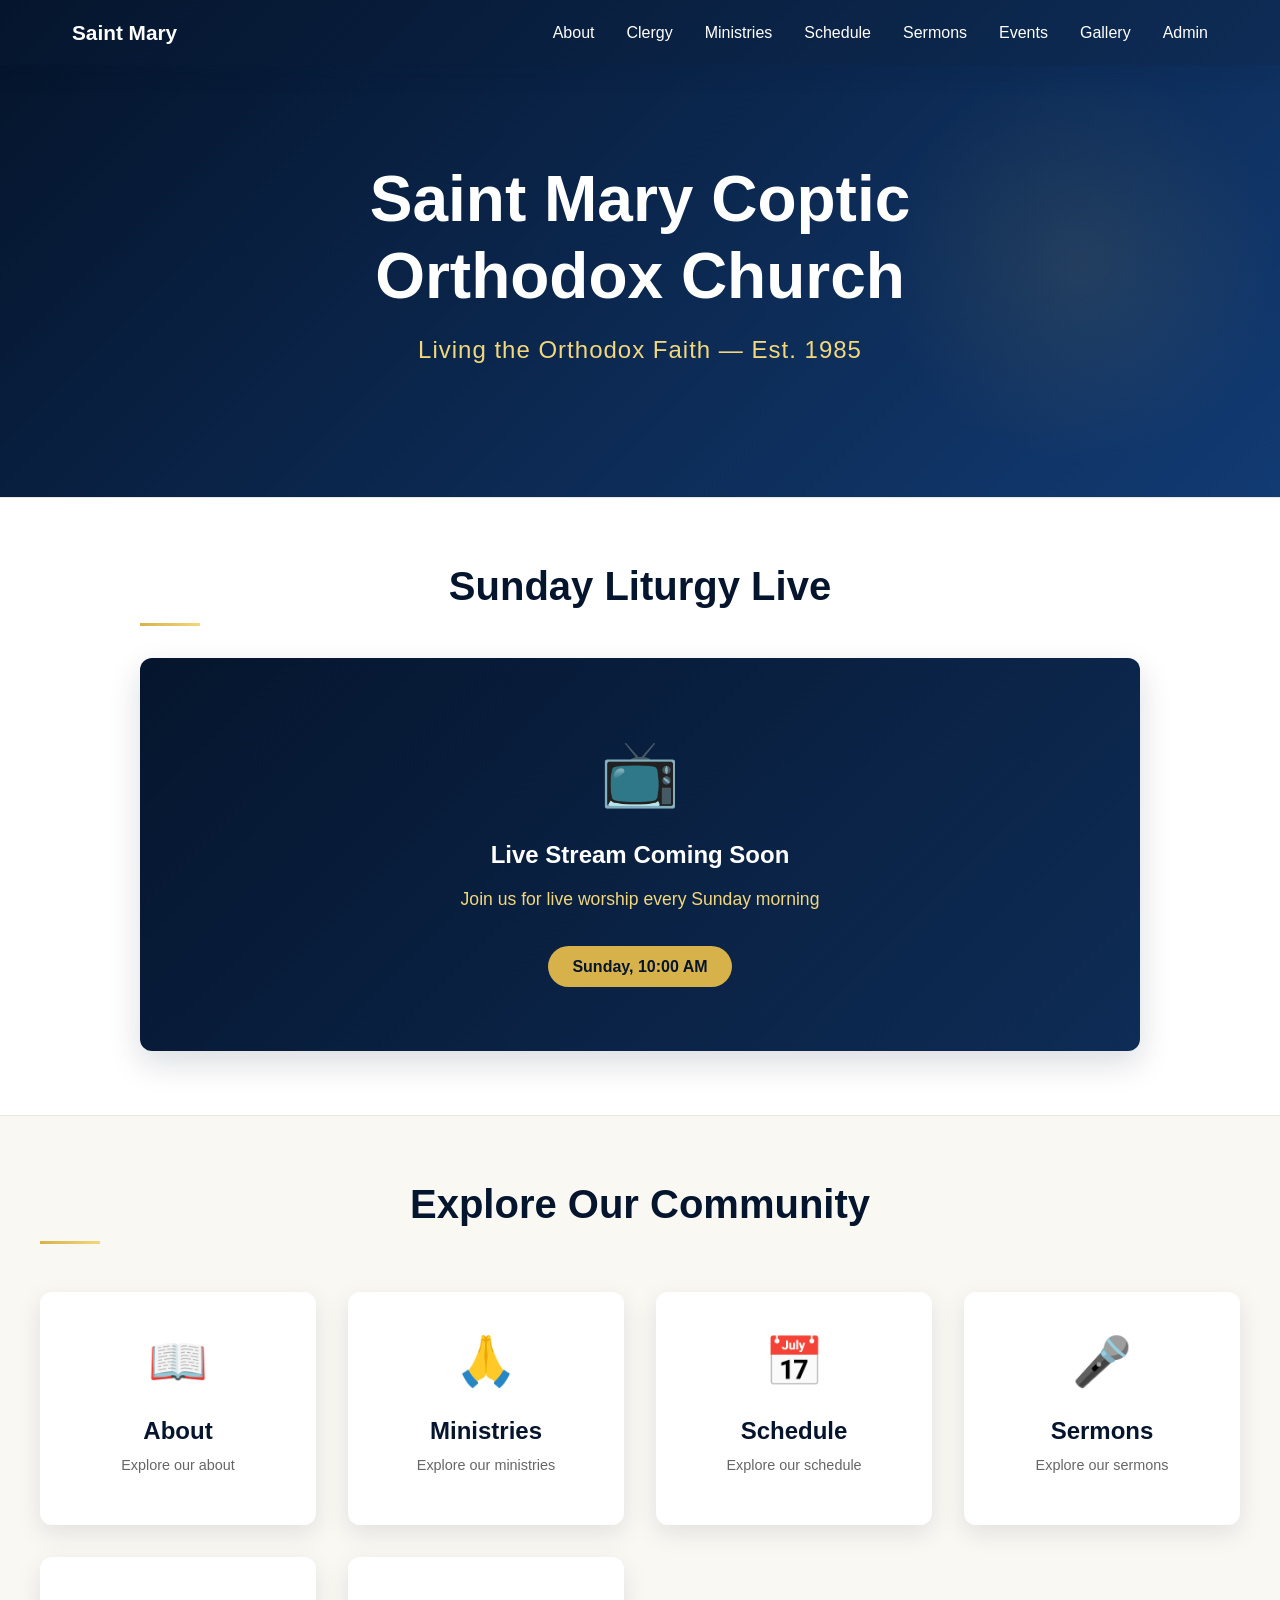
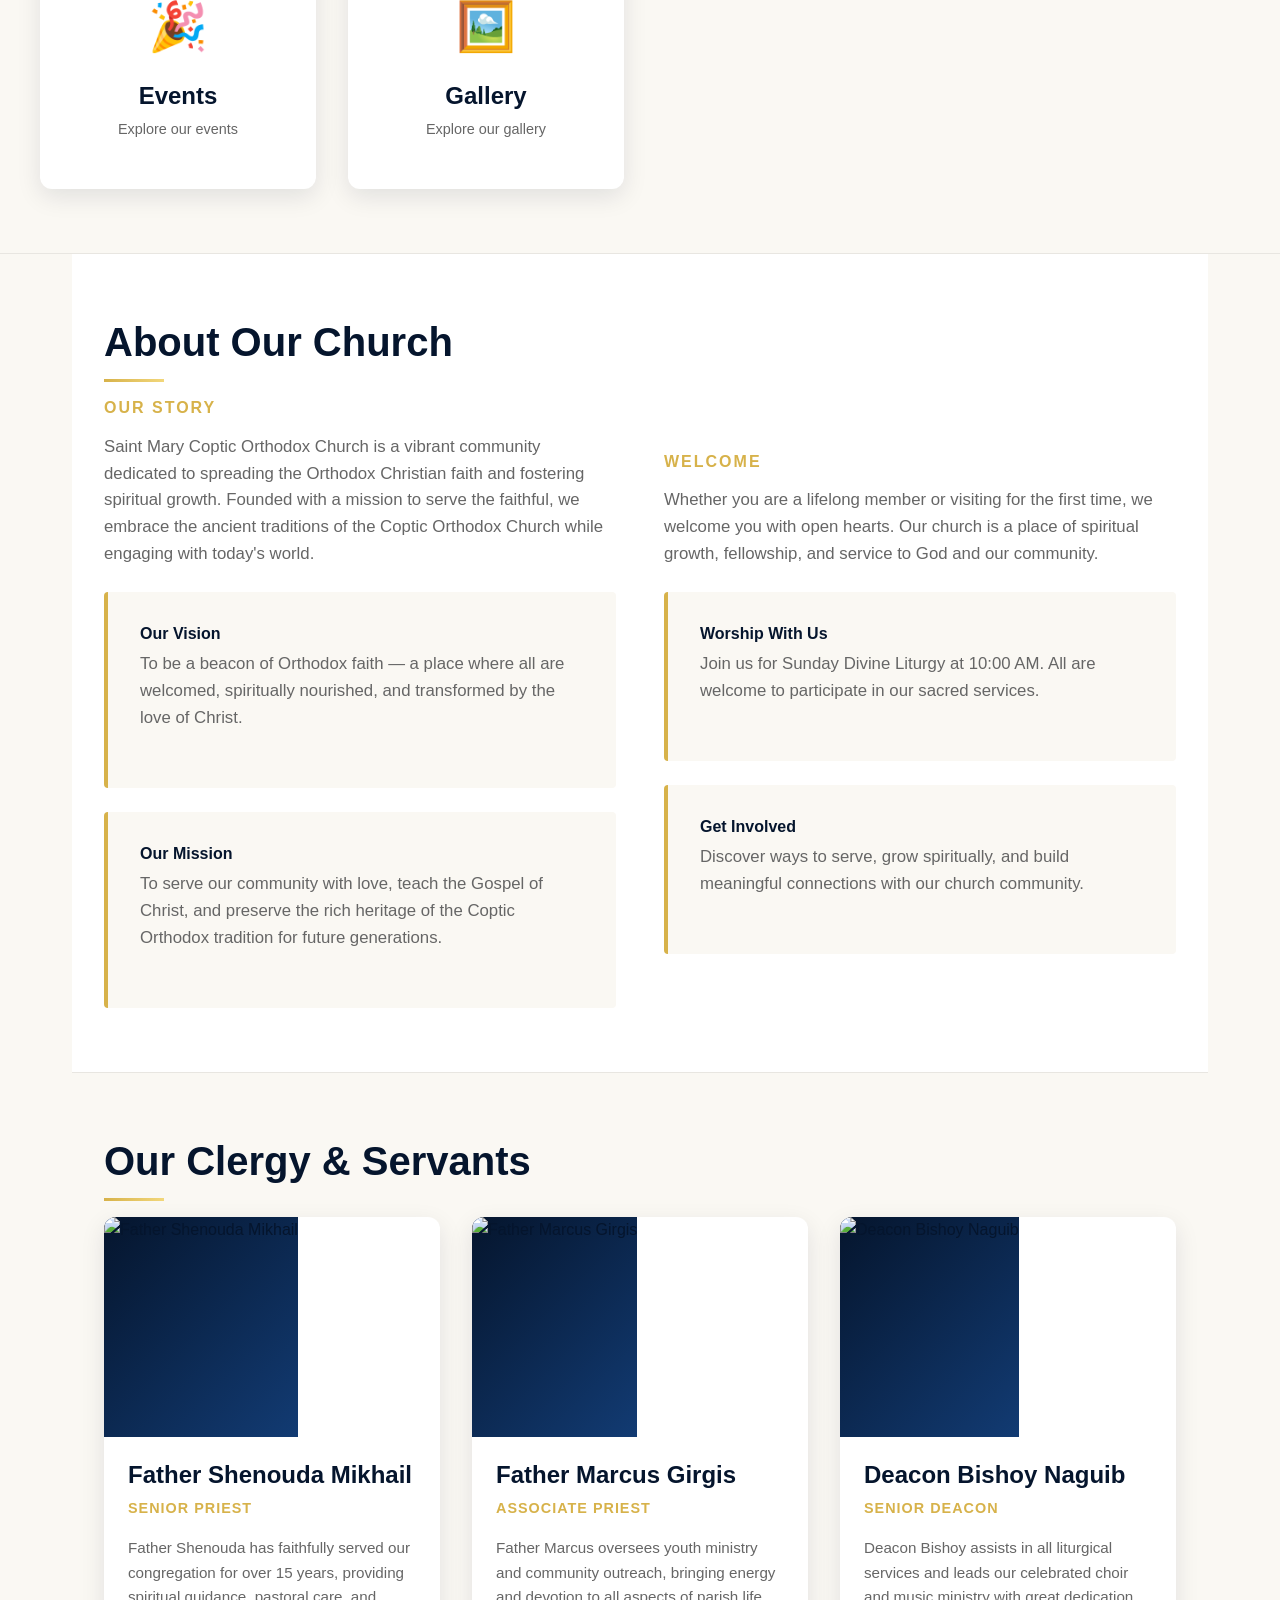
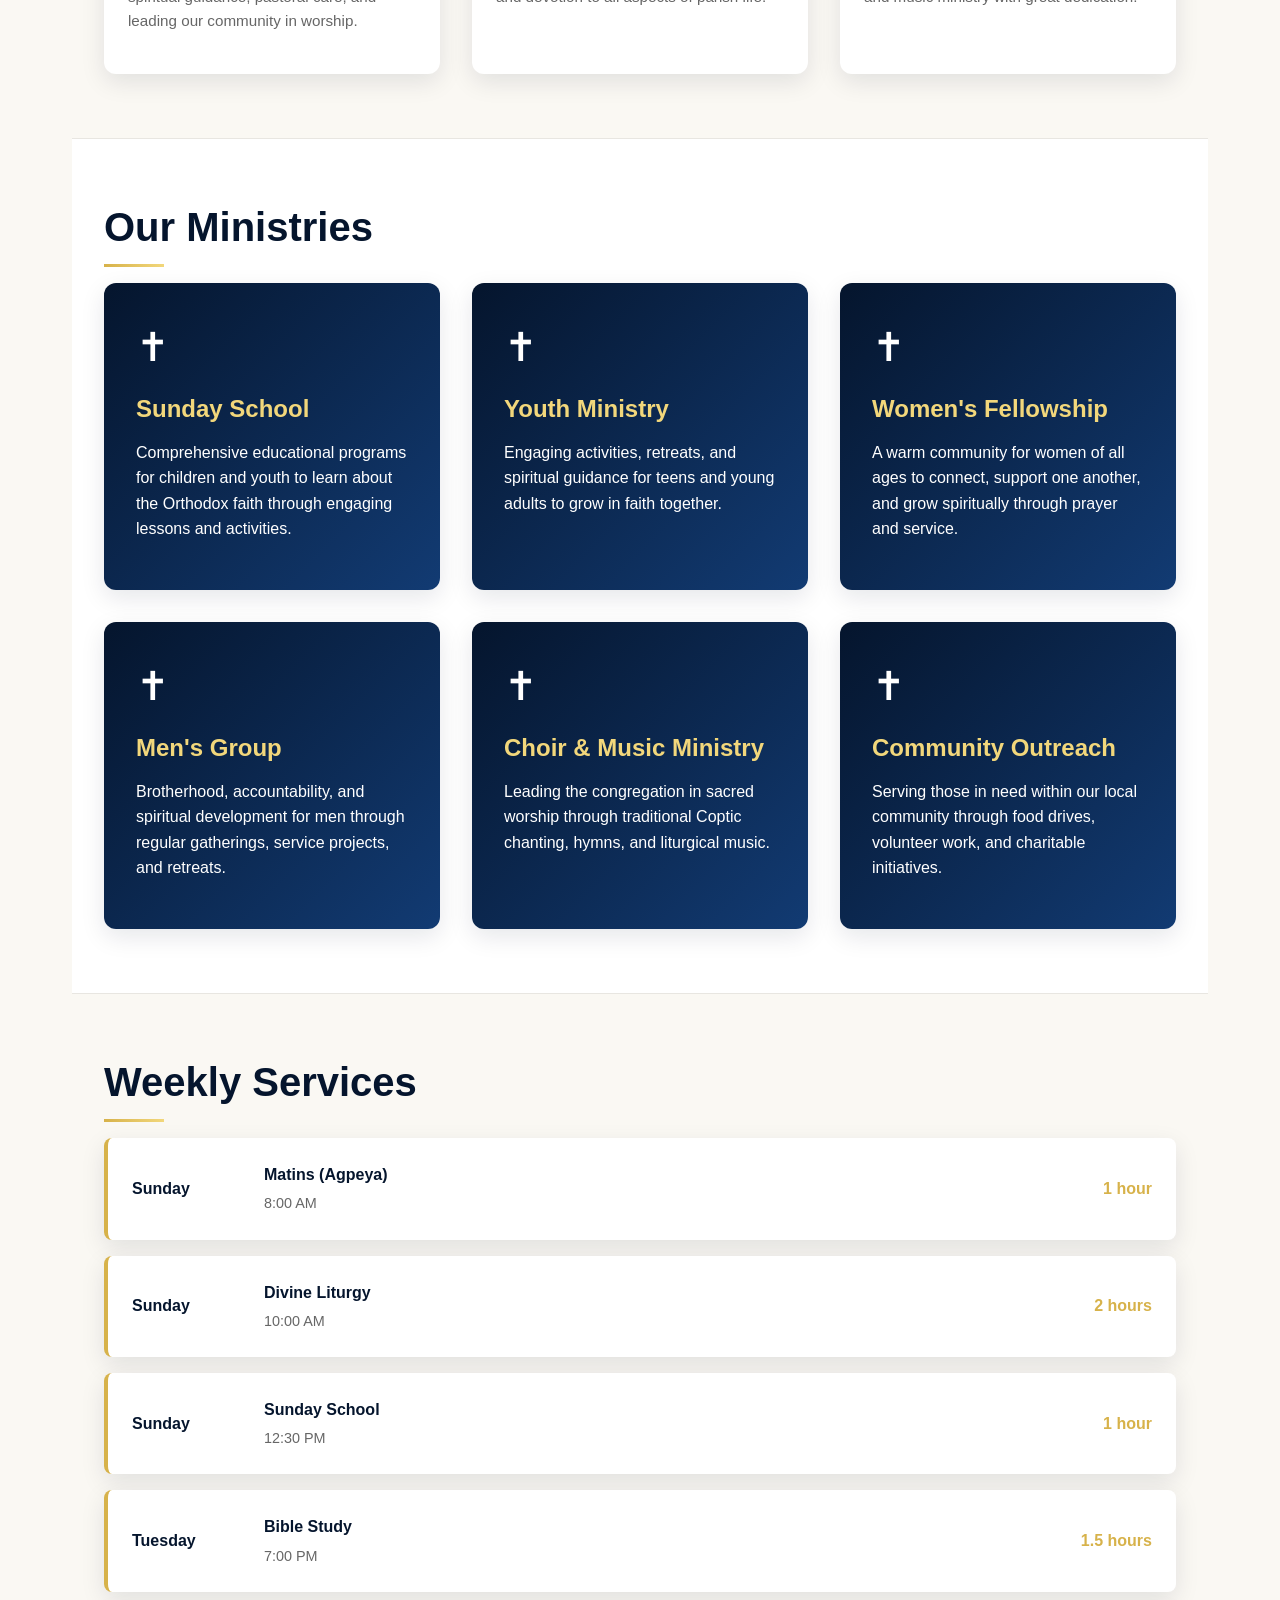
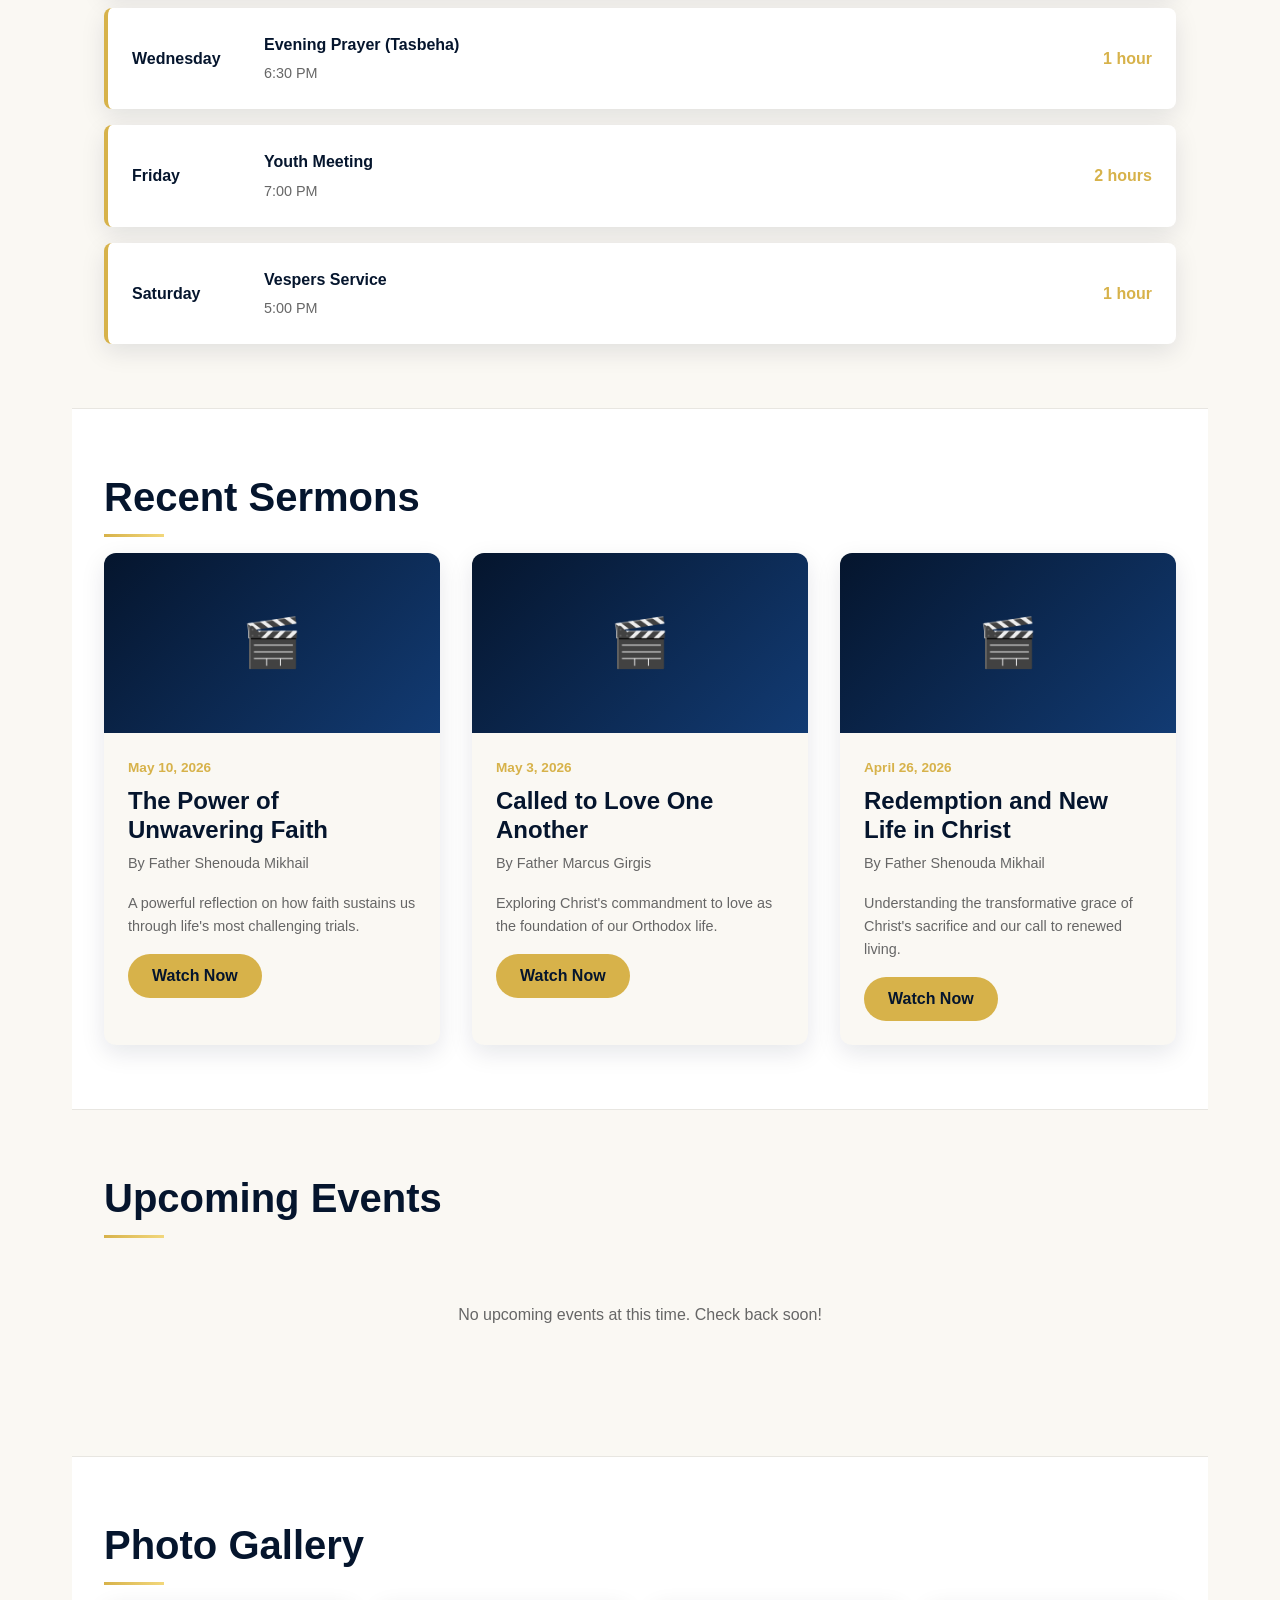
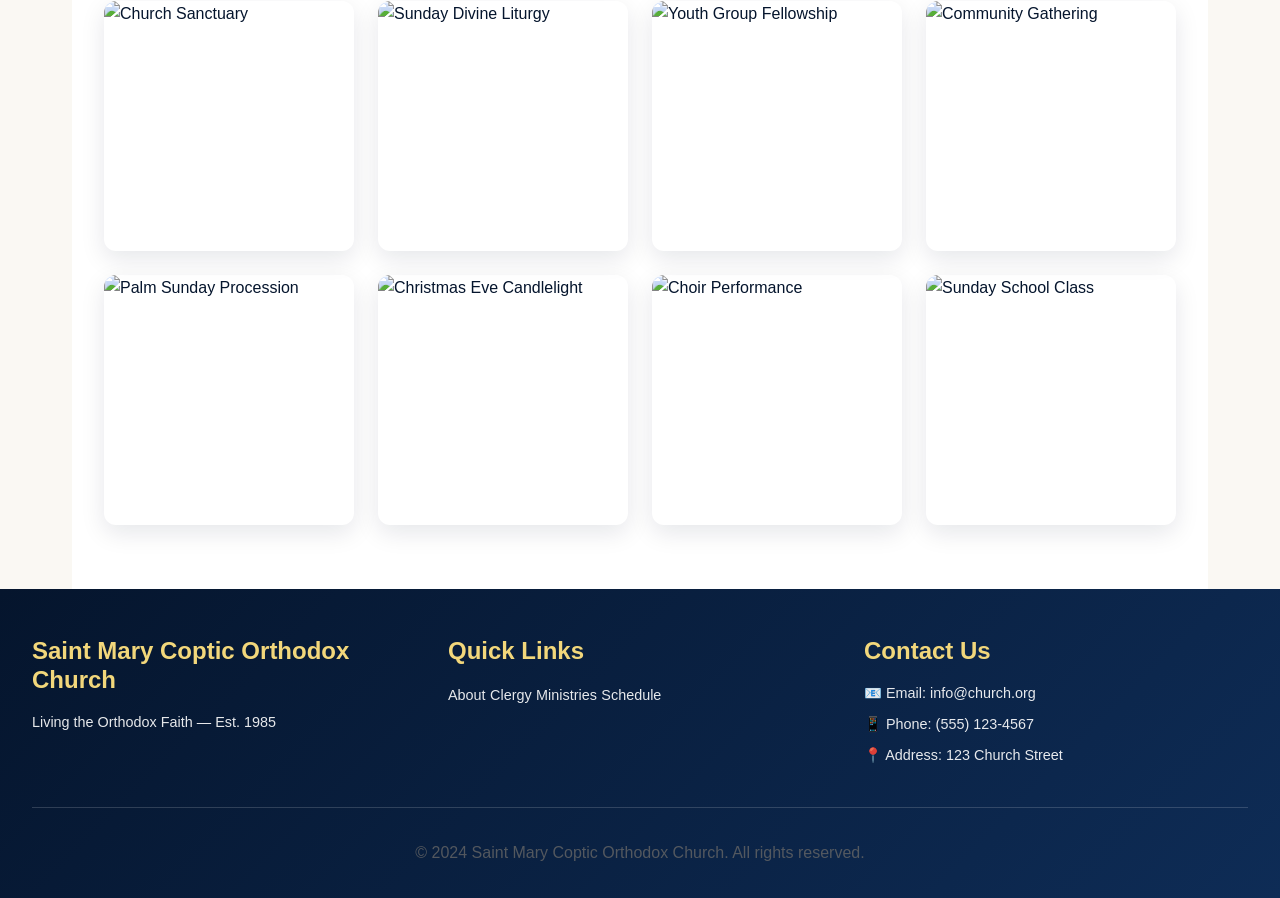
==== index.html @ d554a723 "Saint Mary Coptic Orthodox Church — Design 1 (Elegant Classic)" ====
<!DOCTYPE html>
<html lang="en">
<head>
  <meta charset="UTF-8">
  <meta name="viewport" content="width=device-width, initial-scale=1.0">
  <title>Saint Mary Coptic Orthodox Church - Design 1</title>
  <link rel="stylesheet" href="css/styles.css">
</head>
<body>
  <header></header>

  <section class="hero"></section>

  <section class="live-stream"></section>

  <section class="quick-nav"></section>

  <main>
    <section class="about"></section>
    <section class="clergy"></section>
    <section class="ministries"></section>
    <section class="schedule"></section>
    <section class="sermons"></section>
    <section class="events"></section>
    <section class="gallery"></section>
  </main>

  <footer></footer>

  <script src="js/main.js"></script>
</body>
</html>
---- css/styles.css ----
/* ===================================
   DESIGN 1: ELEGANT CLASSIC STYLE
   Navy, Gold, Cream Color Scheme
   =================================== */

* {
  margin: 0;
  padding: 0;
  box-sizing: border-box;
}

:root {
  --navy-dark: #05152d;
  --navy-med: #0e2c56;
  --navy-light: #123b73;
  --gold: #d7b24a;
  --gold-light: #f2d77b;
  --cream: #faf8f3;
  --white: #ffffff;
  --gray-light: #e8e6e1;
  --gray-text: #666;
  --shadow-soft: 0 8px 24px rgba(5, 21, 45, 0.1);
  --shadow-medium: 0 12px 32px rgba(5, 21, 45, 0.15);
}

html {
  scroll-behavior: smooth;
}

body {
  font-family: 'Segoe UI', Tahoma, Geneva, Verdana, sans-serif;
  line-height: 1.6;
  color: var(--navy-dark);
  background-color: var(--cream);
}

/* Typography */
h1, h2, h3, h4, h5, h6 {
  line-height: 1.2;
  margin-bottom: 1rem;
  color: var(--navy-dark);
}

h1 {
  font-size: 3.5rem;
  font-weight: 700;
}

h2 {
  font-size: 2.5rem;
  font-weight: 600;
  position: relative;
  padding-bottom: 1rem;
}

h2::after {
  content: '';
  position: absolute;
  bottom: 0;
  left: 0;
  width: 60px;
  height: 3px;
  background: linear-gradient(90deg, var(--gold), var(--gold-light));
}

h3 {
  font-size: 1.5rem;
  font-weight: 600;
}

p {
  color: var(--gray-text);
  margin-bottom: 1rem;
}

a {
  color: var(--navy-light);
  text-decoration: none;
  transition: color 0.3s ease;
}

a:hover {
  color: var(--gold);
}

/* Header & Navigation */
header {
  background: linear-gradient(135deg, var(--navy-dark) 0%, var(--navy-med) 100%);
  color: var(--white);
  padding: 1rem 0;
  position: sticky;
  top: 0;
  z-index: 1000;
  box-shadow: var(--shadow-soft);
}

.header-container {
  max-width: 1200px;
  margin: 0 auto;
  padding: 0 2rem;
  display: flex;
  justify-content: space-between;
  align-items: center;
}

.logo {
  display: flex;
  align-items: center;
  gap: 1rem;
  font-size: 1.3rem;
  font-weight: 700;
}

.logo img {
  height: 50px;
  width: auto;
}

nav ul {
  display: flex;
  list-style: none;
  gap: 2rem;
}

nav a {
  color: var(--white);
  font-weight: 500;
  transition: color 0.3s ease;
}

nav a:hover {
  color: var(--gold-light);
}

.menu-toggle {
  display: none;
  background: none;
  border: none;
  color: var(--white);
  font-size: 1.5rem;
  cursor: pointer;
}

/* Hero Section */
.hero {
  background: linear-gradient(135deg, var(--navy-dark) 0%, var(--navy-light) 100%);
  color: var(--white);
  padding: 6rem 2rem;
  text-align: center;
  position: relative;
  overflow: hidden;
}

.hero::before {
  content: '';
  position: absolute;
  top: 0;
  right: 0;
  width: 400px;
  height: 400px;
  background: radial-gradient(circle, rgba(215, 178, 74, 0.1) 0%, transparent 70%);
  border-radius: 50%;
}

.hero-content {
  max-width: 800px;
  margin: 0 auto;
  position: relative;
  z-index: 1;
}

.hero img {
  height: 100px;
  margin-bottom: 2rem;
  filter: drop-shadow(0 10px 20px rgba(0, 0, 0, 0.3));
}

.hero h1 {
  font-size: 4rem;
  margin-bottom: 1rem;
  color: var(--white);
}

.hero .tagline {
  font-size: 1.5rem;
  color: var(--gold-light);
  margin-bottom: 2rem;
  font-weight: 300;
  letter-spacing: 1px;
}

/* Live Stream Section */
.live-stream {
  background: var(--white);
  padding: 4rem 2rem;
}

.live-stream-container {
  max-width: 1000px;
  margin: 0 auto;
}

.live-stream h2 {
  text-align: center;
  margin-bottom: 2rem;
}

.stream-box {
  background: linear-gradient(135deg, var(--navy-dark) 0%, var(--navy-med) 100%);
  border-radius: 12px;
  overflow: hidden;
  box-shadow: var(--shadow-medium);
  padding: 2rem;
  color: var(--white);
  text-align: center;
}

.stream-active {
  padding: 0;
}

.stream-active iframe {
  width: 100%;
  height: 500px;
  border: none;
  border-radius: 12px;
}

.stream-inactive {
  padding: 4rem 2rem;
}

.stream-inactive .icon {
  font-size: 4rem;
  margin-bottom: 1rem;
}

.stream-inactive h3 {
  color: var(--white);
  margin-bottom: 1rem;
}

.stream-inactive p {
  color: var(--gold-light);
  font-size: 1.1rem;
}

.stream-next-time {
  display: inline-block;
  background: var(--gold);
  color: var(--navy-dark);
  padding: 0.5rem 1.5rem;
  border-radius: 25px;
  margin-top: 1rem;
  font-weight: 600;
}

/* Quick Navigation Cards */
.quick-nav {
  padding: 4rem 2rem;
  background: var(--cream);
}

.quick-nav-container {
  max-width: 1200px;
  margin: 0 auto;
}

.quick-nav h2 {
  text-align: center;
  margin-bottom: 3rem;
}

.nav-grid {
  display: grid;
  grid-template-columns: repeat(auto-fit, minmax(250px, 1fr));
  gap: 2rem;
}

.nav-card {
  background: var(--white);
  padding: 2rem;
  border-radius: 12px;
  text-align: center;
  box-shadow: var(--shadow-soft);
  transition: transform 0.3s ease, box-shadow 0.3s ease;
  cursor: pointer;
}

.nav-card:hover {
  transform: translateY(-5px);
  box-shadow: var(--shadow-medium);
}

.nav-card .icon {
  font-size: 3rem;
  margin-bottom: 1rem;
}

.nav-card h3 {
  color: var(--navy-dark);
  margin-bottom: 0.5rem;
}

.nav-card p {
  font-size: 0.9rem;
  color: var(--gray-text);
}

/* Main Content Area */
main {
  max-width: 1200px;
  margin: 0 auto;
  padding: 0 2rem;
}

section {
  padding: 4rem 0;
  border-bottom: 1px solid var(--gray-light);
}

section:last-child {
  border-bottom: none;
}

/* About Section */
.about {
  background: var(--white);
}

.about-content {
  display: grid;
  grid-template-columns: 1fr 1fr;
  gap: 3rem;
  align-items: center;
}

.about-text h3 {
  color: var(--gold);
  font-size: 1rem;
  margin-bottom: 1rem;
  letter-spacing: 2px;
  text-transform: uppercase;
}

.about-text p {
  margin-bottom: 1.5rem;
  font-size: 1.05rem;
}

.about-boxes {
  display: grid;
  grid-template-columns: 1fr;
  gap: 1.5rem;
}

.info-box {
  background: var(--cream);
  padding: 2rem;
  border-left: 4px solid var(--gold);
  border-radius: 4px;
}

.info-box h4 {
  color: var(--navy-dark);
  margin-bottom: 0.5rem;
}

/* Clergy Section */
.clergy {
  background: var(--cream);
}

.clergy-grid {
  display: grid;
  grid-template-columns: repeat(auto-fit, minmax(280px, 1fr));
  gap: 2rem;
}

.clergy-card {
  background: var(--white);
  border-radius: 12px;
  overflow: hidden;
  box-shadow: var(--shadow-soft);
  transition: transform 0.3s ease, box-shadow 0.3s ease;
}

.clergy-card:hover {
  transform: translateY(-8px);
  box-shadow: var(--shadow-medium);
}

.clergy-card img {
  width: 100%;
  height: 300px;
  object-fit: cover;
  background: linear-gradient(135deg, var(--navy-dark), var(--navy-light));
}

.clergy-info {
  padding: 1.5rem;
}

.clergy-card h3 {
  color: var(--navy-dark);
  margin-bottom: 0.5rem;
}

.clergy-title {
  color: var(--gold);
  font-size: 0.9rem;
  font-weight: 600;
  margin-bottom: 1rem;
  text-transform: uppercase;
  letter-spacing: 1px;
}

.clergy-bio {
  font-size: 0.95rem;
  color: var(--gray-text);
}

/* Ministries Section */
.ministries {
  background: var(--white);
}

.ministries-grid {
  display: grid;
  grid-template-columns: repeat(auto-fit, minmax(300px, 1fr));
  gap: 2rem;
}

.ministry-card {
  background: linear-gradient(135deg, var(--navy-dark) 0%, var(--navy-light) 100%);
  padding: 2rem;
  border-radius: 12px;
  color: var(--white);
  box-shadow: var(--shadow-soft);
  transition: transform 0.3s ease, box-shadow 0.3s ease;
}

.ministry-card:hover {
  transform: translateY(-5px);
  box-shadow: var(--shadow-medium);
}

.ministry-card .icon {
  font-size: 2.5rem;
  margin-bottom: 1rem;
}

.ministry-card h3 {
  color: var(--gold-light);
  margin-bottom: 1rem;
}

.ministry-card p {
  color: var(--white);
}

/* Schedule Section */
.schedule {
  background: var(--cream);
}

.schedule-list {
  display: grid;
  gap: 1rem;
}

.schedule-item {
  background: var(--white);
  padding: 1.5rem;
  border-radius: 8px;
  border-left: 4px solid var(--gold);
  display: flex;
  justify-content: space-between;
  align-items: center;
  box-shadow: var(--shadow-soft);
}

.schedule-day {
  font-weight: 600;
  color: var(--navy-dark);
  min-width: 100px;
}

.schedule-service {
  flex: 1;
  margin: 0 2rem;
}

.schedule-service-name {
  font-weight: 600;
  color: var(--navy-dark);
  margin-bottom: 0.3rem;
}

.schedule-service-time {
  color: var(--gray-text);
  font-size: 0.9rem;
}

.schedule-duration {
  color: var(--gold);
  font-weight: 600;
  min-width: 80px;
  text-align: right;
}

/* Sermons Section */
.sermons {
  background: var(--white);
}

.sermons-grid {
  display: grid;
  grid-template-columns: repeat(auto-fit, minmax(300px, 1fr));
  gap: 2rem;
}

.sermon-card {
  background: var(--cream);
  border-radius: 12px;
  overflow: hidden;
  box-shadow: var(--shadow-soft);
  transition: transform 0.3s ease;
}

.sermon-card:hover {
  transform: translateY(-5px);
}

.sermon-thumbnail {
  width: 100%;
  height: 180px;
  background: linear-gradient(135deg, var(--navy-dark), var(--navy-light));
  display: flex;
  align-items: center;
  justify-content: center;
  font-size: 2rem;
  color: var(--gold-light);
}

.sermon-info {
  padding: 1.5rem;
}

.sermon-date {
  color: var(--gold);
  font-size: 0.85rem;
  margin-bottom: 0.5rem;
  font-weight: 600;
}

.sermon-card h3 {
  color: var(--navy-dark);
  margin-bottom: 0.5rem;
}

.sermon-speaker {
  color: var(--gray-text);
  font-size: 0.9rem;
  margin-bottom: 1rem;
}

.sermon-desc {
  color: var(--gray-text);
  font-size: 0.9rem;
  margin-bottom: 1rem;
}

.watch-btn {
  display: inline-block;
  background: var(--gold);
  color: var(--navy-dark);
  padding: 0.6rem 1.5rem;
  border-radius: 25px;
  font-weight: 600;
  transition: background 0.3s ease, transform 0.2s ease;
}

.watch-btn:hover {
  background: var(--gold-light);
  transform: scale(1.05);
}

/* Events Section */
.events {
  background: var(--cream);
}

.events-grid {
  display: grid;
  grid-template-columns: repeat(auto-fit, minmax(320px, 1fr));
  gap: 2rem;
}

.event-card {
  background: var(--white);
  border-radius: 12px;
  overflow: hidden;
  box-shadow: var(--shadow-soft);
  transition: transform 0.3s ease, box-shadow 0.3s ease;
}

.event-card:hover {
  transform: translateY(-8px);
  box-shadow: var(--shadow-medium);
}

.event-image {
  width: 100%;
  height: 200px;
  background: linear-gradient(135deg, var(--navy-dark), var(--navy-light));
  display: flex;
  align-items: center;
  justify-content: center;
  font-size: 3rem;
}

.event-details {
  padding: 1.5rem;
}

.event-date {
  color: var(--gold);
  font-weight: 600;
  margin-bottom: 0.5rem;
  display: flex;
  align-items: center;
  gap: 0.5rem;
}

.event-card h3 {
  color: var(--navy-dark);
  margin-bottom: 0.5rem;
}

.event-time {
  color: var(--gray-text);
  font-size: 0.9rem;
  margin-bottom: 1rem;
}

.event-location {
  color: var(--gray-text);
  font-size: 0.9rem;
  margin-bottom: 1rem;
  display: flex;
  align-items: center;
  gap: 0.5rem;
}

.event-desc {
  color: var(--gray-text);
  font-size: 0.9rem;
  line-height: 1.5;
}

/* Gallery Section */
.gallery {
  background: var(--white);
}

.gallery-grid {
  display: grid;
  grid-template-columns: repeat(auto-fit, minmax(250px, 1fr));
  gap: 1.5rem;
}

.gallery-item {
  position: relative;
  overflow: hidden;
  border-radius: 12px;
  aspect-ratio: 1 / 1;
  box-shadow: var(--shadow-soft);
  transition: transform 0.3s ease;
}

.gallery-item:hover {
  transform: scale(1.05);
}

.gallery-item img {
  width: 100%;
  height: 100%;
  object-fit: cover;
}

.gallery-placeholder {
  background: linear-gradient(135deg, var(--navy-dark), var(--navy-light));
  width: 100%;
  height: 100%;
  display: flex;
  align-items: center;
  justify-content: center;
  font-size: 3rem;
  color: var(--gold-light);
}

/* Footer */
footer {
  background: linear-gradient(135deg, var(--navy-dark) 0%, var(--navy-med) 100%);
  color: var(--white);
  padding: 3rem 2rem 1rem;
}

footer-container {
  max-width: 1200px;
  margin: 0 auto;
}

.footer-content {
  display: grid;
  grid-template-columns: repeat(auto-fit, minmax(250px, 1fr));
  gap: 2rem;
  margin-bottom: 2rem;
}

.footer-section h3 {
  color: var(--gold-light);
  margin-bottom: 1rem;
}

.footer-section p,
.footer-section a {
  color: var(--white);
  font-size: 0.9rem;
  margin-bottom: 0.5rem;
  opacity: 0.9;
}

.footer-section a:hover {
  color: var(--gold-light);
}

.footer-bottom {
  border-top: 1px solid rgba(255, 255, 255, 0.2);
  padding-top: 2rem;
  text-align: center;
  color: var(--white);
  opacity: 0.8;
}

/* Buttons */
button {
  background: var(--gold);
  color: var(--navy-dark);
  border: none;
  padding: 0.75rem 2rem;
  border-radius: 25px;
  font-weight: 600;
  cursor: pointer;
  transition: background 0.3s ease, transform 0.2s ease;
}

button:hover {
  background: var(--gold-light);
  transform: scale(1.05);
}

button:active {
  transform: scale(0.95);
}

/* Utilities */
.container {
  max-width: 1200px;
  margin: 0 auto;
  padding: 0 2rem;
}

.hidden {
  display: none;
}

.section-title {
  text-align: center;
  margin-bottom: 3rem;
}

.no-events {
  text-align: center;
  padding: 3rem 2rem;
  color: var(--gray-text);
}

/* Responsive Design */
@media (max-width: 768px) {
  h1 {
    font-size: 2.5rem;
  }

  h2 {
    font-size: 2rem;
  }

  h3 {
    font-size: 1.3rem;
  }

  .hero {
    padding: 3rem 1.5rem;
  }

  .hero h1 {
    font-size: 2.5rem;
  }

  .hero .tagline {
    font-size: 1.2rem;
  }

  nav ul {
    gap: 1rem;
    font-size: 0.9rem;
  }

  .menu-toggle {
    display: block;
  }

  nav {
    position: absolute;
    top: 100%;
    left: 0;
    right: 0;
    background: var(--navy-dark);
    flex-direction: column;
    padding: 1rem 0;
    max-height: 0;
    overflow: hidden;
    transition: max-height 0.3s ease;
  }

  nav.active {
    max-height: 500px;
  }

  nav ul {
    flex-direction: column;
    gap: 0;
  }

  nav a {
    display: block;
    padding: 1rem 2rem;
  }

  .about-content {
    grid-template-columns: 1fr;
  }

  .schedule-item {
    flex-direction: column;
    align-items: flex-start;
    gap: 1rem;
  }

  .schedule-duration {
    width: 100%;
    text-align: left;
  }

  .stream-active iframe {
    height: 300px;
  }

  .footer-content {
    grid-template-columns: 1fr;
    text-align: center;
  }

  .gallery-grid {
    grid-template-columns: repeat(auto-fit, minmax(150px, 1fr));
  }
}

@media (max-width: 480px) {
  h1 {
    font-size: 2rem;
  }

  h2 {
    font-size: 1.5rem;
  }

  .header-container {
    padding: 0 1rem;
  }

  .logo {
    font-size: 1rem;
  }

  .logo img {
    height: 40px;
  }

  main {
    padding: 0 1rem;
  }

  section {
    padding: 2rem 0;
  }

  .nav-grid,
  .ministries-grid,
  .sermons-grid,
  .events-grid {
    grid-template-columns: 1fr;
  }

  .clergy-grid {
    grid-template-columns: 1fr;
  }

  .stream-active iframe {
    height: 200px;
  }
}
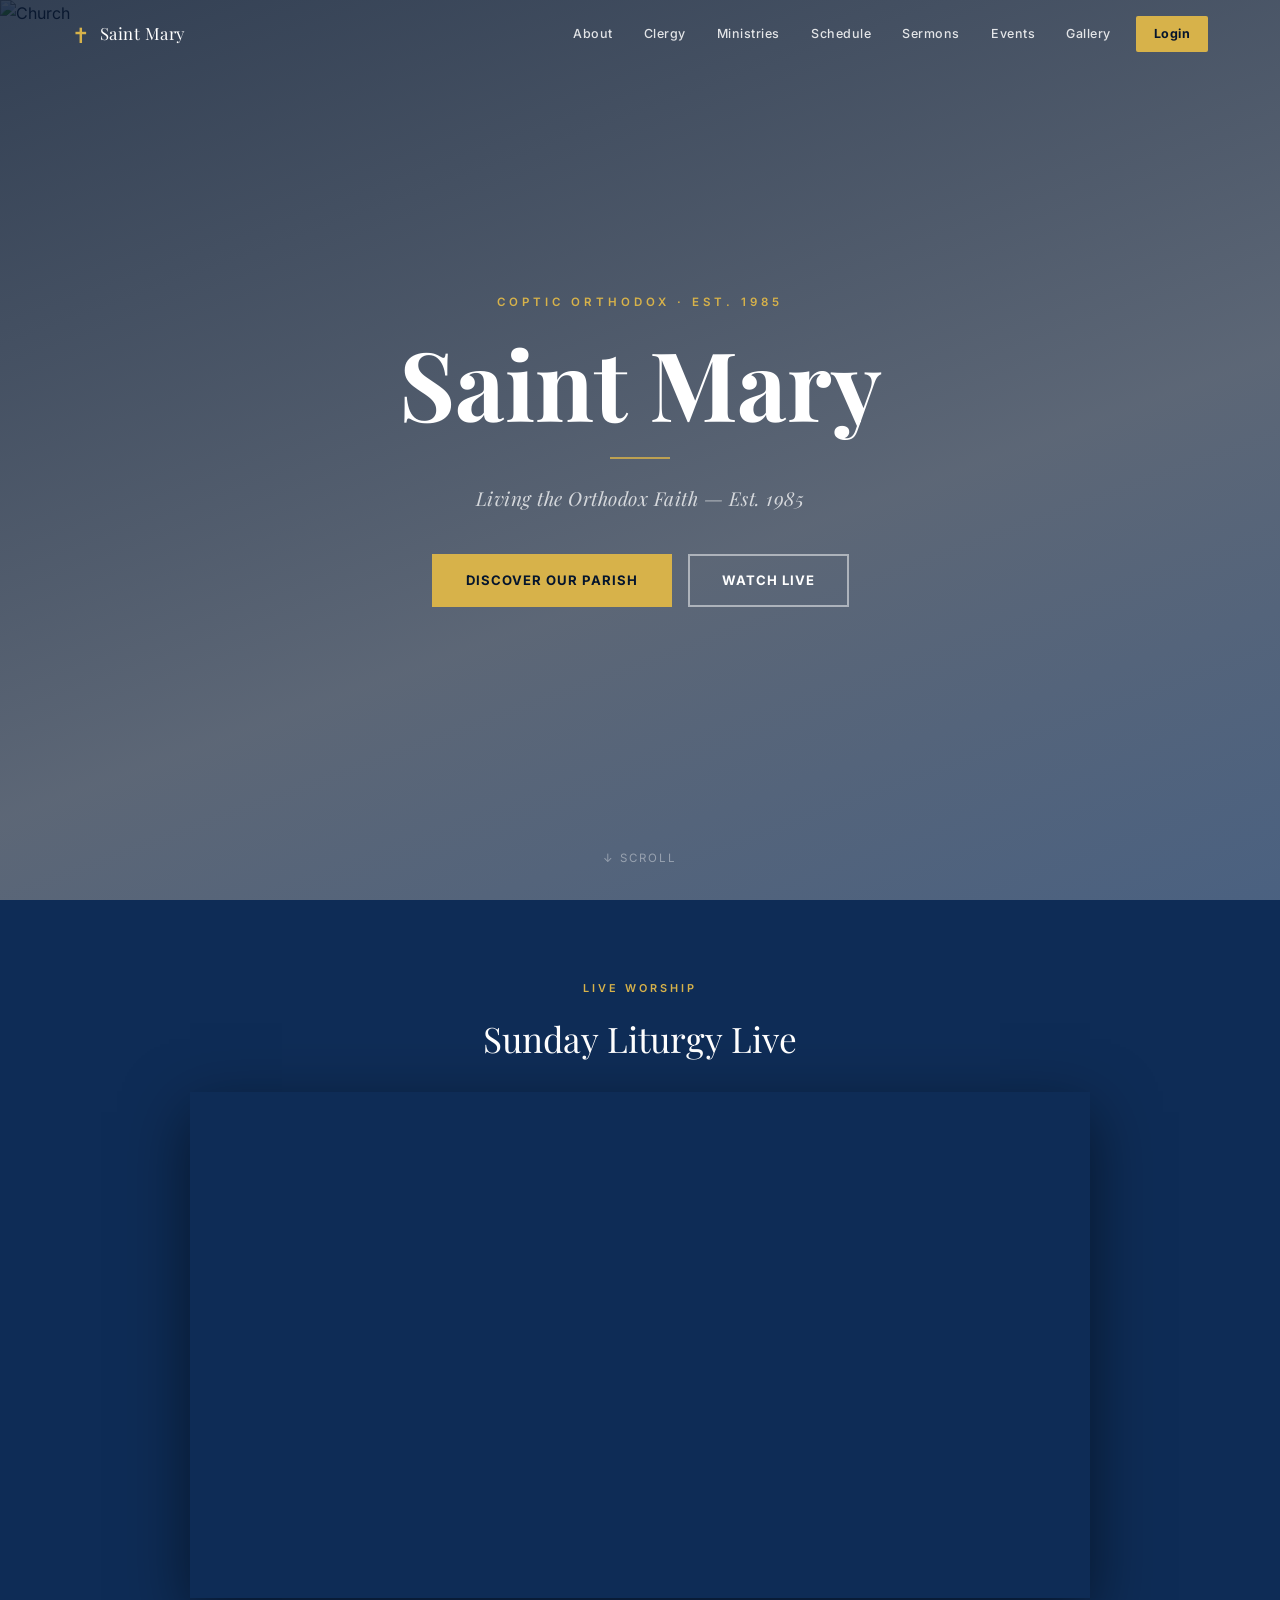
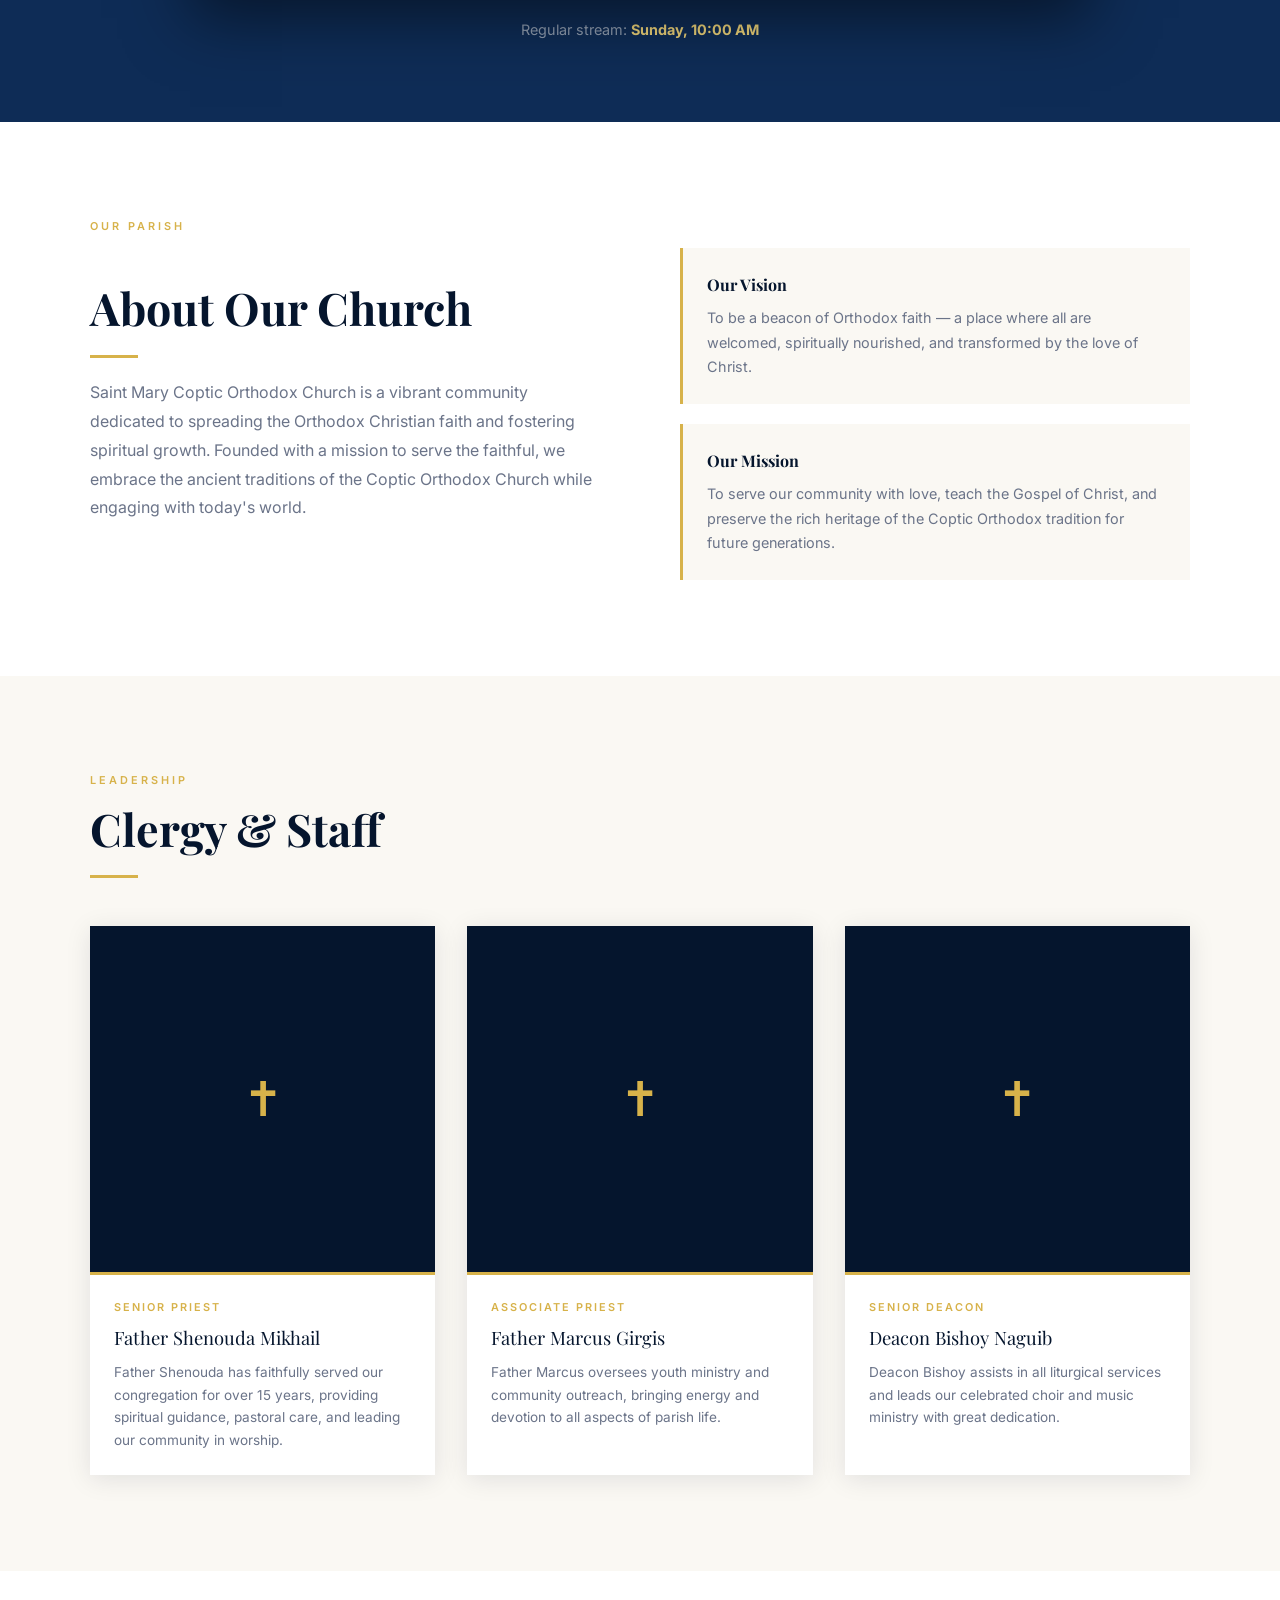
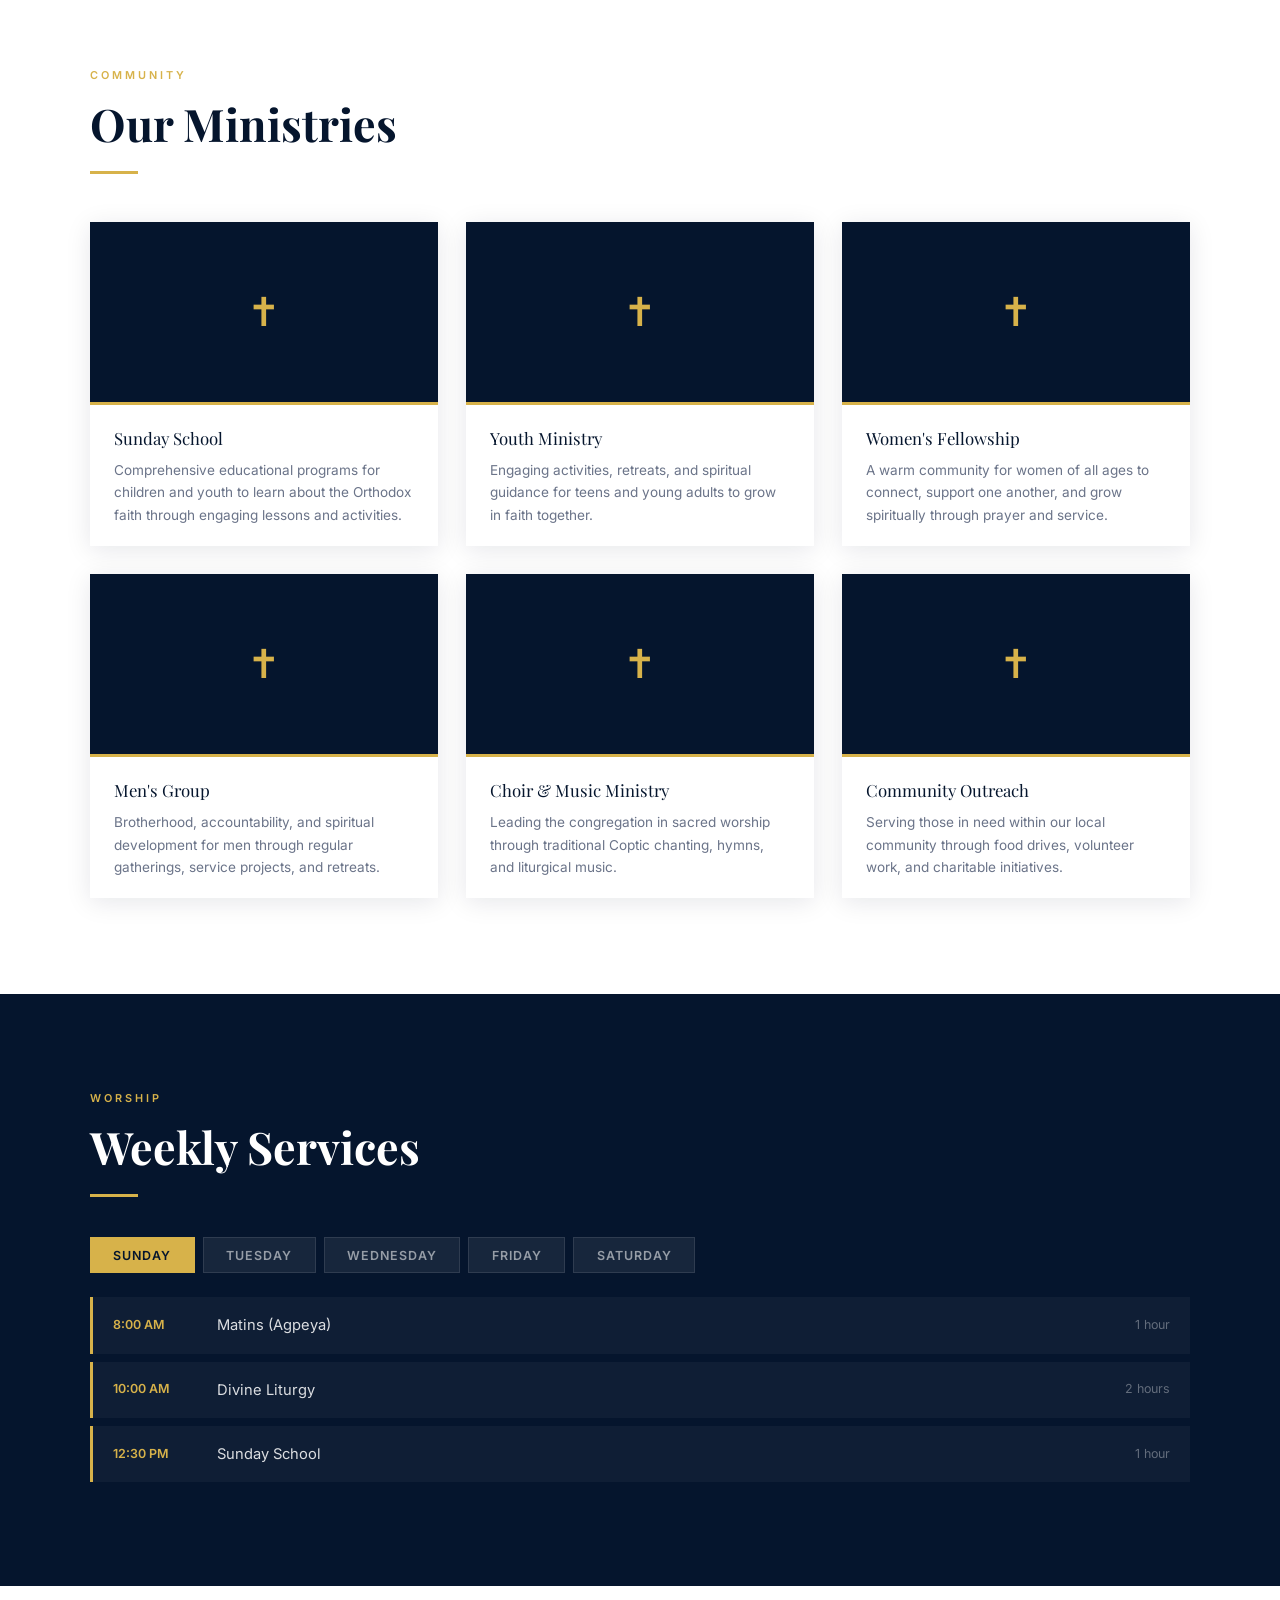
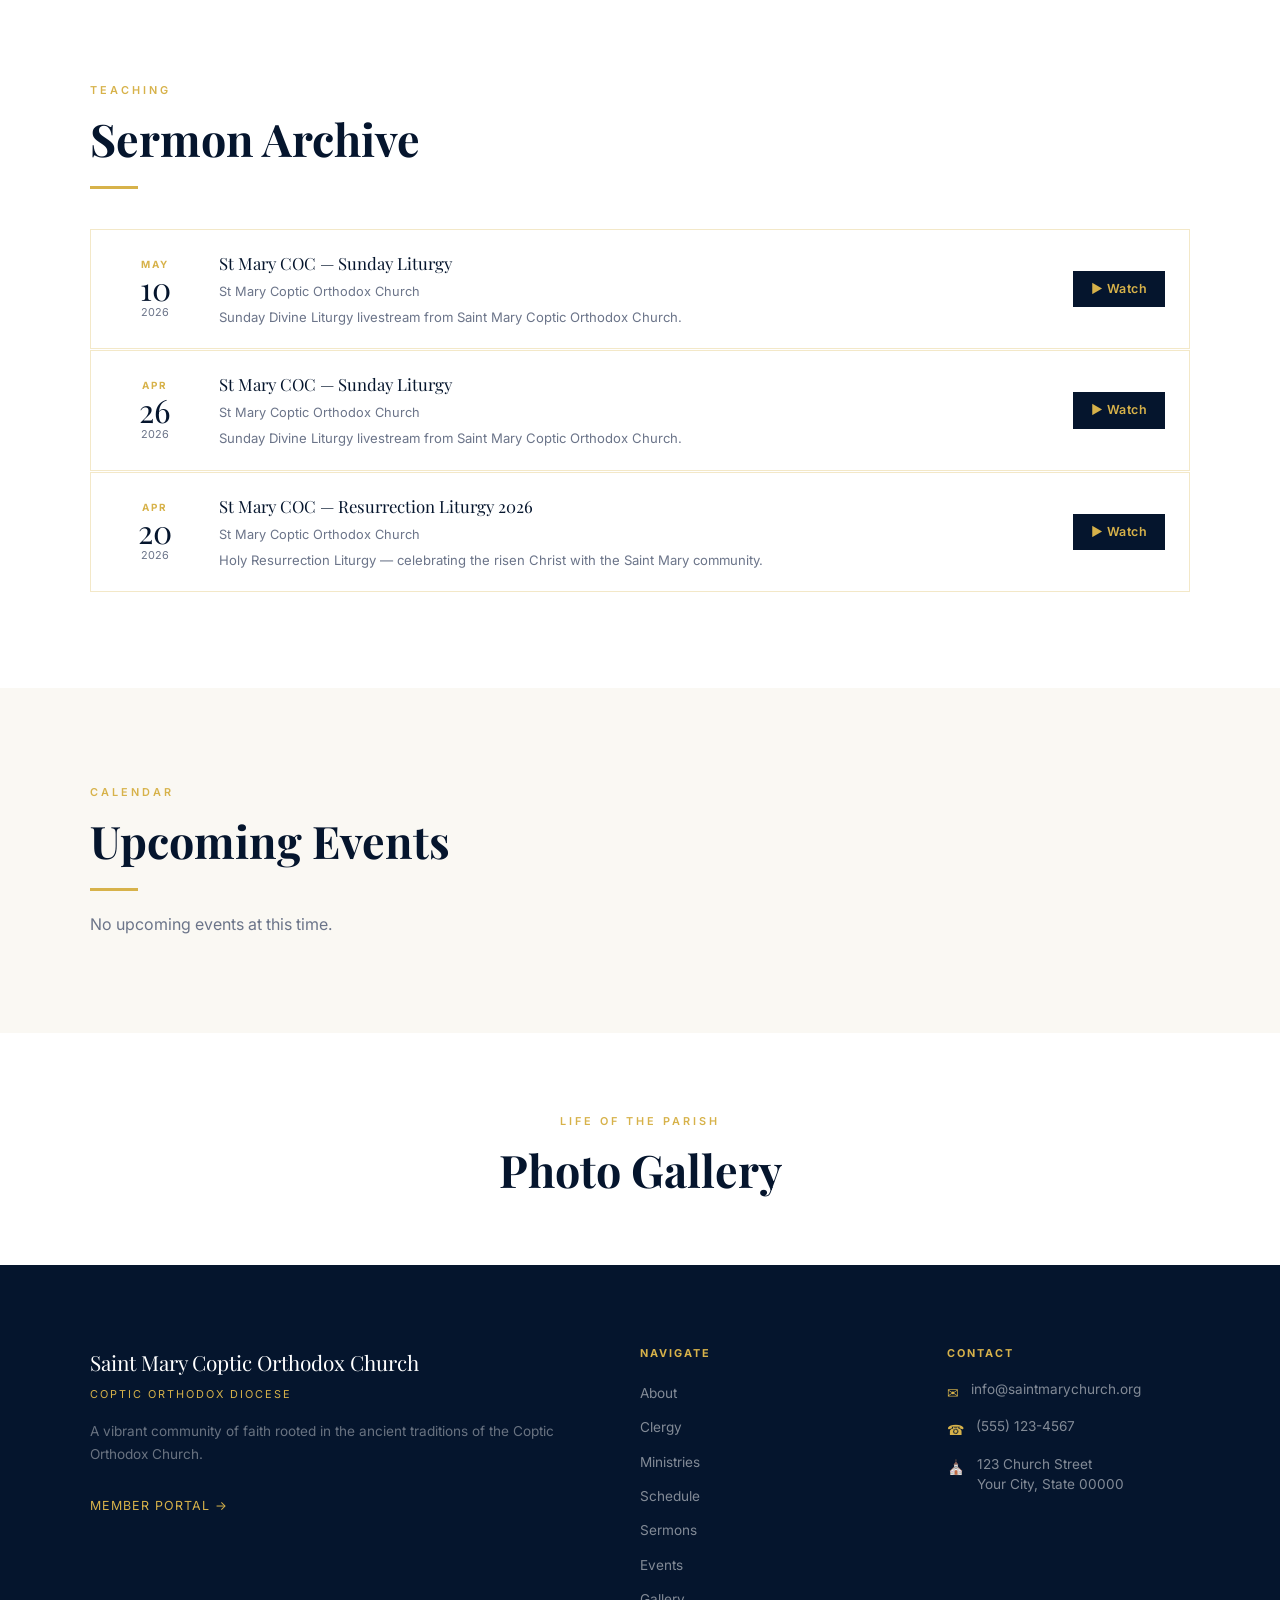
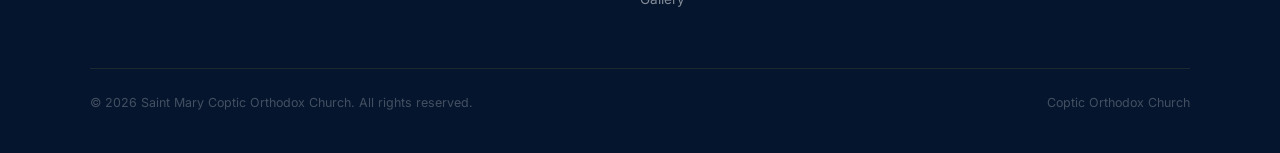
==== commit 5728f2f2: "Revamp Design 1: Modern Luminous with full admin/auth system - Complete redesign with Playfair Displ" ====
--- a/index.html
+++ b/index.html
@@ -3,30 +3,91 @@
 <head>
   <meta charset="UTF-8">
   <meta name="viewport" content="width=device-width, initial-scale=1.0">
-  <title>Saint Mary Coptic Orthodox Church - Design 1</title>
+  <title>Saint Mary Coptic Orthodox Church</title>
+  <link rel="preconnect" href="https://fonts.googleapis.com">
+  <link rel="preconnect" href="https://fonts.gstatic.com" crossorigin>
+  <link href="https://fonts.googleapis.com/css2?family=Playfair+Display:ital,wght@0,400;0,700;1,400&family=Inter:wght@300;400;500;600&display=swap" rel="stylesheet">
   <link rel="stylesheet" href="css/styles.css">
 </head>
 <body>
-  <header></header>
 
-  <section class="hero"></section>
+  <!-- NAV -->
+  <nav class="site-nav" id="siteNav">
+    <div class="nav-inner">
+      <a href="#home" class="nav-logo">
+        <span class="nav-cross">✝</span>
+        <span class="nav-title">Saint Mary</span>
+      </a>
+      <button class="hamburger" id="hamburger" aria-label="Menu">&#9776;</button>
+      <div class="nav-links" id="navLinks">
+        <a href="#about">About</a>
+        <a href="#clergy">Clergy</a>
+        <a href="#ministries">Ministries</a>
+        <a href="#schedule">Schedule</a>
+        <a href="#sermons">Sermons</a>
+        <a href="#events">Events</a>
+        <a href="#gallery">Gallery</a>
+        <a href="login.html" class="nav-cta" id="navAuthLink">Login</a>
+      </div>
+    </div>
+  </nav>
 
-  <section class="live-stream"></section>
+  <!-- HERO -->
+  <section class="hero" id="home">
+    <div class="hero-bg">
+      <img src="https://images.unsplash.com/photo-1438232992991-995b7058bbb3?w=1600&h=900&fit=crop&auto=format" alt="Church" class="hero-img">
+    </div>
+    <div class="hero-overlay"></div>
+    <div class="hero-content">
+      <p class="hero-eyebrow">Coptic Orthodox · Est. 1985</p>
+      <h1 class="hero-title" id="heroName">Saint Mary</h1>
+      <div class="hero-rule"></div>
+      <p class="hero-sub" id="heroTagline">Living the Orthodox Faith</p>
+      <div class="hero-actions">
+        <a href="#about" class="btn-primary">Discover Our Parish</a>
+        <a href="#live" class="btn-ghost">Watch Live</a>
+      </div>
+    </div>
+    <a href="#live" class="hero-scroll">↓ scroll</a>
+  </section>
 
-  <section class="quick-nav"></section>
+  <!-- LIVE -->
+  <section class="section-live" id="live"></section>
 
-  <main>
-    <section class="about"></section>
-    <section class="clergy"></section>
-    <section class="ministries"></section>
-    <section class="schedule"></section>
-    <section class="sermons"></section>
-    <section class="events"></section>
-    <section class="gallery"></section>
-  </main>
+  <!-- ABOUT -->
+  <section class="section" id="about"></section>
 
-  <footer></footer>
+  <!-- CLERGY -->
+  <section class="section section-cream" id="clergy"></section>
 
+  <!-- MINISTRIES -->
+  <section class="section" id="ministries"></section>
+
+  <!-- SCHEDULE -->
+  <section class="section section-navy" id="schedule"></section>
+
+  <!-- SERMONS -->
+  <section class="section" id="sermons"></section>
+
+  <!-- EVENTS -->
+  <section class="section section-cream" id="events"></section>
+
+  <!-- GALLERY -->
+  <section class="section-gallery" id="gallery"></section>
+
+  <!-- FOOTER -->
+  <footer class="site-footer" id="siteFooter"></footer>
+
+  <script src="js/auth.js"></script>
   <script src="js/main.js"></script>
+  <script>
+    (function() {
+      const user = getCurrentUser();
+      const link = document.getElementById('navAuthLink');
+      if (!link) return;
+      if (user && user.role === 'admin') { link.href = 'admin.html'; link.textContent = 'Admin'; }
+      else if (user) { link.textContent = 'My Account'; }
+    })();
+  </script>
 </body>
 </html>
--- a/css/styles.css
+++ b/css/styles.css
@@ -1,924 +1,381 @@
-/* ===================================
-   DESIGN 1: ELEGANT CLASSIC STYLE
-   Navy, Gold, Cream Color Scheme
-   =================================== */
-
-* {
-  margin: 0;
-  padding: 0;
-  box-sizing: border-box;
-}
+/* ═══════════════════════════════════════════════════════════════
+   DESIGN 1 — MODERN LUMINOUS
+   Clean card-based layout · Full-bleed hero · Tab schedule
+   Colors: Navy / Gold / Cream  —  Playfair Display + Inter
+   ═══════════════════════════════════════════════════════════════ */
 
 :root {
-  --navy-dark: #05152d;
-  --navy-med: #0e2c56;
+  --navy:       #05152d;
+  --navy-mid:   #0e2c56;
   --navy-light: #123b73;
-  --gold: #d7b24a;
+  --gold:       #d7b24a;
   --gold-light: #f2d77b;
-  --cream: #faf8f3;
-  --white: #ffffff;
-  --gray-light: #e8e6e1;
-  --gray-text: #666;
-  --shadow-soft: 0 8px 24px rgba(5, 21, 45, 0.1);
-  --shadow-medium: 0 12px 32px rgba(5, 21, 45, 0.15);
-}
-
-html {
-  scroll-behavior: smooth;
-}
-
-body {
-  font-family: 'Segoe UI', Tahoma, Geneva, Verdana, sans-serif;
-  line-height: 1.6;
-  color: var(--navy-dark);
-  background-color: var(--cream);
-}
-
-/* Typography */
-h1, h2, h3, h4, h5, h6 {
-  line-height: 1.2;
-  margin-bottom: 1rem;
-  color: var(--navy-dark);
-}
-
-h1 {
-  font-size: 3.5rem;
-  font-weight: 700;
-}
-
-h2 {
-  font-size: 2.5rem;
-  font-weight: 600;
-  position: relative;
-  padding-bottom: 1rem;
-}
-
-h2::after {
-  content: '';
-  position: absolute;
-  bottom: 0;
-  left: 0;
-  width: 60px;
-  height: 3px;
-  background: linear-gradient(90deg, var(--gold), var(--gold-light));
-}
-
-h3 {
-  font-size: 1.5rem;
-  font-weight: 600;
-}
-
-p {
-  color: var(--gray-text);
-  margin-bottom: 1rem;
-}
-
-a {
-  color: var(--navy-light);
-  text-decoration: none;
-  transition: color 0.3s ease;
-}
-
-a:hover {
-  color: var(--gold);
-}
-
-/* Header & Navigation */
-header {
-  background: linear-gradient(135deg, var(--navy-dark) 0%, var(--navy-med) 100%);
-  color: var(--white);
-  padding: 1rem 0;
-  position: sticky;
-  top: 0;
-  z-index: 1000;
-  box-shadow: var(--shadow-soft);
-}
-
-.header-container {
-  max-width: 1200px;
-  margin: 0 auto;
-  padding: 0 2rem;
-  display: flex;
-  justify-content: space-between;
-  align-items: center;
-}
-
-.logo {
-  display: flex;
-  align-items: center;
-  gap: 1rem;
-  font-size: 1.3rem;
-  font-weight: 700;
-}
-
-.logo img {
-  height: 50px;
-  width: auto;
-}
-
-nav ul {
-  display: flex;
-  list-style: none;
-  gap: 2rem;
-}
-
-nav a {
-  color: var(--white);
-  font-weight: 500;
-  transition: color 0.3s ease;
-}
-
-nav a:hover {
-  color: var(--gold-light);
-}
-
-.menu-toggle {
-  display: none;
-  background: none;
-  border: none;
-  color: var(--white);
-  font-size: 1.5rem;
-  cursor: pointer;
-}
-
-/* Hero Section */
+  --gold-dim:   rgba(215,178,74,0.15);
+  --gold-line:  rgba(215,178,74,0.3);
+  --cream:      #faf8f3;
+  --cream-dark: #f0ece3;
+  --white:      #ffffff;
+  --text:       #1a2438;
+  --text-muted: #6b7489;
+  --shadow:     0 4px 24px rgba(5,21,45,0.10);
+  --shadow-lg:  0 12px 48px rgba(5,21,45,0.16);
+  --radius:     2px;
+}
+
+*, *::before, *::after { margin:0; padding:0; box-sizing:border-box; }
+html { scroll-behavior:smooth; }
+body { font-family:'Inter','Helvetica Neue',Arial,sans-serif; background:var(--white); color:var(--text); line-height:1.65; }
+img  { max-width:100%; display:block; }
+a    { color:inherit; text-decoration:none; }
+
+/* ── TYPOGRAPHY ────────────────────────────────────────────────── */
+.eyebrow {
+  font-size:0.68rem; letter-spacing:3px; text-transform:uppercase;
+  color:var(--gold); font-weight:600; display:block; margin-bottom:0.75rem;
+}
+h2.section-title {
+  font-family:'Playfair Display',Georgia,serif;
+  font-size:clamp(1.8rem,4vw,2.8rem); color:var(--navy);
+  line-height:1.2; margin-bottom:1rem; font-weight:700;
+}
+.gold-bar {
+  width:48px; height:3px; background:var(--gold); margin:1.25rem 0; border:none;
+}
+
+/* ── BUTTONS ───────────────────────────────────────────────────── */
+.btn-primary {
+  display:inline-block; padding:0.85rem 2rem;
+  background:var(--gold); color:var(--navy);
+  font-weight:700; font-size:0.82rem; letter-spacing:1px; text-transform:uppercase;
+  transition:all 0.2s; border:2px solid var(--gold);
+}
+.btn-primary:hover { background:var(--gold-light); border-color:var(--gold-light); }
+.btn-ghost {
+  display:inline-block; padding:0.85rem 2rem;
+  background:transparent; color:var(--white);
+  font-weight:700; font-size:0.82rem; letter-spacing:1px; text-transform:uppercase;
+  border:2px solid rgba(255,255,255,0.5); transition:all 0.2s;
+}
+.btn-ghost:hover { border-color:var(--gold); color:var(--gold); }
+.btn-watch {
+  display:inline-flex; align-items:center; gap:0.4rem;
+  padding:0.5rem 1.1rem; background:var(--navy); color:var(--gold);
+  font-size:0.78rem; font-weight:600; letter-spacing:0.5px; transition:all 0.2s;
+}
+.btn-watch:hover { background:var(--navy-light); }
+
+/* ── NAV ───────────────────────────────────────────────────────── */
+.site-nav {
+  position:fixed; top:0; left:0; right:0; z-index:900;
+  transition:background 0.3s, box-shadow 0.3s;
+  background:transparent;
+}
+.site-nav.scrolled {
+  background:var(--white); box-shadow:0 2px 20px rgba(5,21,45,0.1);
+  border-bottom:1px solid var(--gold-line);
+}
+.nav-inner {
+  max-width:1200px; margin:0 auto; padding:0 2rem;
+  display:flex; align-items:center; justify-content:space-between; height:68px;
+}
+.nav-logo {
+  display:flex; align-items:center; gap:0.6rem;
+  font-family:'Playfair Display',Georgia,serif;
+}
+.nav-cross {
+  color:var(--gold); font-size:1.3rem;
+  transition:color 0.3s;
+}
+.nav-title {
+  font-size:1.05rem; color:var(--white); font-weight:400;
+  transition:color 0.3s; letter-spacing:0.5px;
+}
+.site-nav.scrolled .nav-title { color:var(--navy); }
+.nav-links {
+  display:flex; align-items:center; gap:0.25rem;
+}
+.nav-links a {
+  padding:0.5rem 0.85rem; font-size:0.78rem; font-weight:500;
+  letter-spacing:0.5px; color:rgba(255,255,255,0.85);
+  transition:color 0.2s; border-radius:2px;
+}
+.site-nav.scrolled .nav-links a { color:var(--text-muted); }
+.nav-links a:hover { color:var(--gold); }
+.nav-links a.nav-cta {
+  background:var(--gold); color:var(--navy) !important;
+  padding:0.5rem 1.1rem; font-weight:700; margin-left:0.5rem;
+}
+.nav-links a.nav-cta:hover { background:var(--gold-light); }
+.hamburger {
+  display:none; background:none; border:none; font-size:1.4rem;
+  cursor:pointer; color:var(--white); transition:color 0.3s;
+}
+.site-nav.scrolled .hamburger { color:var(--navy); }
+
+/* ── HERO ──────────────────────────────────────────────────────── */
 .hero {
-  background: linear-gradient(135deg, var(--navy-dark) 0%, var(--navy-light) 100%);
-  color: var(--white);
-  padding: 6rem 2rem;
-  text-align: center;
-  position: relative;
-  overflow: hidden;
-}
-
-.hero::before {
-  content: '';
-  position: absolute;
-  top: 0;
-  right: 0;
-  width: 400px;
-  height: 400px;
-  background: radial-gradient(circle, rgba(215, 178, 74, 0.1) 0%, transparent 70%);
-  border-radius: 50%;
-}
-
+  position:relative; min-height:100vh;
+  display:flex; align-items:center; justify-content:center;
+  overflow:hidden;
+}
+.hero-bg { position:absolute; inset:0; }
+.hero-img { width:100%; height:100%; object-fit:cover; }
+.hero-overlay {
+  position:absolute; inset:0;
+  background:linear-gradient(160deg, rgba(5,21,45,0.82) 0%, rgba(5,21,45,0.65) 60%, rgba(14,44,86,0.75) 100%);
+}
 .hero-content {
-  max-width: 800px;
-  margin: 0 auto;
-  position: relative;
-  z-index: 1;
-}
-
-.hero img {
-  height: 100px;
-  margin-bottom: 2rem;
-  filter: drop-shadow(0 10px 20px rgba(0, 0, 0, 0.3));
-}
-
-.hero h1 {
-  font-size: 4rem;
-  margin-bottom: 1rem;
-  color: var(--white);
-}
-
-.hero .tagline {
-  font-size: 1.5rem;
-  color: var(--gold-light);
-  margin-bottom: 2rem;
-  font-weight: 300;
-  letter-spacing: 1px;
-}
-
-/* Live Stream Section */
-.live-stream {
-  background: var(--white);
-  padding: 4rem 2rem;
-}
-
-.live-stream-container {
-  max-width: 1000px;
-  margin: 0 auto;
-}
-
-.live-stream h2 {
-  text-align: center;
-  margin-bottom: 2rem;
-}
-
-.stream-box {
-  background: linear-gradient(135deg, var(--navy-dark) 0%, var(--navy-med) 100%);
-  border-radius: 12px;
-  overflow: hidden;
-  box-shadow: var(--shadow-medium);
-  padding: 2rem;
-  color: var(--white);
-  text-align: center;
-}
-
-.stream-active {
-  padding: 0;
-}
-
-.stream-active iframe {
-  width: 100%;
-  height: 500px;
-  border: none;
-  border-radius: 12px;
-}
-
-.stream-inactive {
-  padding: 4rem 2rem;
-}
-
-.stream-inactive .icon {
-  font-size: 4rem;
-  margin-bottom: 1rem;
-}
-
-.stream-inactive h3 {
-  color: var(--white);
-  margin-bottom: 1rem;
-}
-
-.stream-inactive p {
-  color: var(--gold-light);
-  font-size: 1.1rem;
-}
-
-.stream-next-time {
-  display: inline-block;
-  background: var(--gold);
-  color: var(--navy-dark);
-  padding: 0.5rem 1.5rem;
-  border-radius: 25px;
-  margin-top: 1rem;
-  font-weight: 600;
-}
-
-/* Quick Navigation Cards */
-.quick-nav {
-  padding: 4rem 2rem;
-  background: var(--cream);
-}
-
-.quick-nav-container {
-  max-width: 1200px;
-  margin: 0 auto;
-}
-
-.quick-nav h2 {
-  text-align: center;
-  margin-bottom: 3rem;
-}
-
-.nav-grid {
-  display: grid;
-  grid-template-columns: repeat(auto-fit, minmax(250px, 1fr));
-  gap: 2rem;
-}
-
-.nav-card {
-  background: var(--white);
-  padding: 2rem;
-  border-radius: 12px;
-  text-align: center;
-  box-shadow: var(--shadow-soft);
-  transition: transform 0.3s ease, box-shadow 0.3s ease;
-  cursor: pointer;
-}
-
-.nav-card:hover {
-  transform: translateY(-5px);
-  box-shadow: var(--shadow-medium);
-}
-
-.nav-card .icon {
-  font-size: 3rem;
-  margin-bottom: 1rem;
-}
-
-.nav-card h3 {
-  color: var(--navy-dark);
-  margin-bottom: 0.5rem;
-}
-
-.nav-card p {
-  font-size: 0.9rem;
-  color: var(--gray-text);
-}
-
-/* Main Content Area */
-main {
-  max-width: 1200px;
-  margin: 0 auto;
-  padding: 0 2rem;
-}
-
-section {
-  padding: 4rem 0;
-  border-bottom: 1px solid var(--gray-light);
-}
-
-section:last-child {
-  border-bottom: none;
-}
-
-/* About Section */
-.about {
-  background: var(--white);
-}
-
-.about-content {
-  display: grid;
-  grid-template-columns: 1fr 1fr;
-  gap: 3rem;
-  align-items: center;
-}
-
-.about-text h3 {
-  color: var(--gold);
-  font-size: 1rem;
-  margin-bottom: 1rem;
-  letter-spacing: 2px;
-  text-transform: uppercase;
-}
-
-.about-text p {
-  margin-bottom: 1.5rem;
-  font-size: 1.05rem;
-}
-
-.about-boxes {
-  display: grid;
-  grid-template-columns: 1fr;
-  gap: 1.5rem;
-}
-
-.info-box {
-  background: var(--cream);
-  padding: 2rem;
-  border-left: 4px solid var(--gold);
-  border-radius: 4px;
-}
-
-.info-box h4 {
-  color: var(--navy-dark);
-  margin-bottom: 0.5rem;
-}
-
-/* Clergy Section */
-.clergy {
-  background: var(--cream);
-}
-
+  position:relative; z-index:2; text-align:center; padding:2rem;
+  max-width:700px;
+}
+.hero-eyebrow {
+  font-size:0.72rem; letter-spacing:4px; text-transform:uppercase;
+  color:var(--gold); font-weight:600; margin-bottom:1.25rem;
+}
+.hero-title {
+  font-family:'Playfair Display',Georgia,serif;
+  font-size:clamp(3rem,8vw,6rem); color:var(--white);
+  font-weight:700; line-height:1.05; margin-bottom:0;
+}
+.hero-rule {
+  width:60px; height:2px; background:var(--gold);
+  margin:1.5rem auto; opacity:0.8;
+}
+.hero-sub {
+  font-size:clamp(1rem,2vw,1.2rem); color:rgba(255,255,255,0.75);
+  font-style:italic; font-family:'Playfair Display',Georgia,serif;
+  margin-bottom:2.5rem; letter-spacing:0.5px;
+}
+.hero-actions { display:flex; gap:1rem; justify-content:center; flex-wrap:wrap; }
+.hero-scroll {
+  position:absolute; bottom:2rem; left:50%; transform:translateX(-50%);
+  color:rgba(255,255,255,0.4); font-size:0.72rem; letter-spacing:2px;
+  text-transform:uppercase; z-index:2; transition:color 0.2s;
+}
+.hero-scroll:hover { color:var(--gold); }
+
+/* ── SECTION WRAPPERS ──────────────────────────────────────────── */
+.section        { padding:6rem 2rem; }
+.section-cream  { padding:6rem 2rem; background:var(--cream); }
+.section-navy   { padding:6rem 2rem; background:var(--navy); }
+.section-inner  { max-width:1100px; margin:0 auto; }
+
+/* ── LIVE STREAM ───────────────────────────────────────────────── */
+.section-live { background:var(--navy-mid); padding:5rem 2rem; }
+.live-inner   { max-width:900px; margin:0 auto; text-align:center; }
+.live-inner .eyebrow { color:var(--gold); }
+.live-inner h2 {
+  font-family:'Playfair Display',Georgia,serif;
+  font-size:clamp(1.6rem,3vw,2.2rem); color:var(--white);
+  font-weight:400; margin-bottom:1.5rem;
+}
+.live-frame {
+  position:relative; padding-bottom:56.25%; height:0; overflow:hidden;
+  margin-top:1.5rem; box-shadow:0 20px 60px rgba(0,0,0,0.5);
+}
+.live-frame iframe {
+  position:absolute; top:0; left:0; width:100%; height:100%; border:none;
+}
+.live-next {
+  color:rgba(255,255,255,0.55); font-size:0.9rem; margin-top:1.5rem;
+}
+
+/* ── ABOUT ─────────────────────────────────────────────────────── */
+.about-grid {
+  display:grid; grid-template-columns:1fr 1fr; gap:5rem; align-items:center;
+}
+.about-text p { color:var(--text-muted); line-height:1.8; margin-bottom:1.5rem; }
+.about-panels { display:flex; flex-direction:column; gap:1.25rem; }
+.about-panel {
+  padding:1.5rem; border-left:3px solid var(--gold);
+  background:var(--cream);
+}
+.about-panel h4 {
+  font-family:'Playfair Display',Georgia,serif;
+  color:var(--navy); margin-bottom:0.5rem; font-size:1rem;
+}
+.about-panel p { color:var(--text-muted); font-size:0.9rem; line-height:1.7; }
+
+/* ── CLERGY ────────────────────────────────────────────────────── */
 .clergy-grid {
-  display: grid;
-  grid-template-columns: repeat(auto-fit, minmax(280px, 1fr));
-  gap: 2rem;
-}
-
+  display:grid; grid-template-columns:repeat(3,1fr); gap:2rem; margin-top:3rem;
+}
 .clergy-card {
-  background: var(--white);
-  border-radius: 12px;
-  overflow: hidden;
-  box-shadow: var(--shadow-soft);
-  transition: transform 0.3s ease, box-shadow 0.3s ease;
-}
-
-.clergy-card:hover {
-  transform: translateY(-8px);
-  box-shadow: var(--shadow-medium);
-}
-
-.clergy-card img {
-  width: 100%;
-  height: 300px;
-  object-fit: cover;
-  background: linear-gradient(135deg, var(--navy-dark), var(--navy-light));
-}
-
-.clergy-info {
-  padding: 1.5rem;
-}
-
-.clergy-card h3 {
-  color: var(--navy-dark);
-  margin-bottom: 0.5rem;
-}
-
-.clergy-title {
-  color: var(--gold);
-  font-size: 0.9rem;
-  font-weight: 600;
-  margin-bottom: 1rem;
-  text-transform: uppercase;
-  letter-spacing: 1px;
-}
-
-.clergy-bio {
-  font-size: 0.95rem;
-  color: var(--gray-text);
-}
-
-/* Ministries Section */
-.ministries {
-  background: var(--white);
-}
-
+  background:var(--white); box-shadow:var(--shadow);
+  transition:transform 0.25s, box-shadow 0.25s; overflow:hidden;
+}
+.clergy-card:hover { transform:translateY(-4px); box-shadow:var(--shadow-lg); }
+.clergy-photo-wrap { width:100%; aspect-ratio:1; overflow:hidden; }
+.clergy-photo-wrap img {
+  width:100%; height:100%; object-fit:cover; transition:transform 0.4s;
+}
+.clergy-card:hover .clergy-photo-wrap img { transform:scale(1.04); }
+.clergy-placeholder {
+  width:100%; aspect-ratio:1; background:var(--navy);
+  display:flex; align-items:center; justify-content:center;
+  font-size:3rem; color:var(--gold);
+}
+.clergy-info { padding:1.5rem; border-top:3px solid var(--gold); }
+.clergy-role {
+  font-size:0.68rem; letter-spacing:2px; text-transform:uppercase;
+  color:var(--gold); font-weight:600; margin-bottom:0.4rem;
+}
+.clergy-name {
+  font-family:'Playfair Display',Georgia,serif;
+  font-size:1.15rem; color:var(--navy); margin-bottom:0.5rem;
+}
+.clergy-bio { font-size:0.85rem; color:var(--text-muted); line-height:1.65; }
+
+/* ── MINISTRIES ────────────────────────────────────────────────── */
 .ministries-grid {
-  display: grid;
-  grid-template-columns: repeat(auto-fit, minmax(300px, 1fr));
-  gap: 2rem;
-}
-
-.ministry-card {
-  background: linear-gradient(135deg, var(--navy-dark) 0%, var(--navy-light) 100%);
-  padding: 2rem;
-  border-radius: 12px;
-  color: var(--white);
-  box-shadow: var(--shadow-soft);
-  transition: transform 0.3s ease, box-shadow 0.3s ease;
-}
-
-.ministry-card:hover {
-  transform: translateY(-5px);
-  box-shadow: var(--shadow-medium);
-}
-
-.ministry-card .icon {
-  font-size: 2.5rem;
-  margin-bottom: 1rem;
-}
-
-.ministry-card h3 {
-  color: var(--gold-light);
-  margin-bottom: 1rem;
-}
-
-.ministry-card p {
-  color: var(--white);
-}
-
-/* Schedule Section */
-.schedule {
-  background: var(--cream);
-}
-
-.schedule-list {
-  display: grid;
-  gap: 1rem;
-}
-
-.schedule-item {
-  background: var(--white);
-  padding: 1.5rem;
-  border-radius: 8px;
-  border-left: 4px solid var(--gold);
-  display: flex;
-  justify-content: space-between;
-  align-items: center;
-  box-shadow: var(--shadow-soft);
-}
-
-.schedule-day {
-  font-weight: 600;
-  color: var(--navy-dark);
-  min-width: 100px;
-}
-
-.schedule-service {
-  flex: 1;
-  margin: 0 2rem;
-}
-
-.schedule-service-name {
-  font-weight: 600;
-  color: var(--navy-dark);
-  margin-bottom: 0.3rem;
-}
-
-.schedule-service-time {
-  color: var(--gray-text);
-  font-size: 0.9rem;
-}
-
-.schedule-duration {
-  color: var(--gold);
-  font-weight: 600;
-  min-width: 80px;
-  text-align: right;
-}
-
-/* Sermons Section */
-.sermons {
-  background: var(--white);
-}
-
-.sermons-grid {
-  display: grid;
-  grid-template-columns: repeat(auto-fit, minmax(300px, 1fr));
-  gap: 2rem;
-}
-
-.sermon-card {
-  background: var(--cream);
-  border-radius: 12px;
-  overflow: hidden;
-  box-shadow: var(--shadow-soft);
-  transition: transform 0.3s ease;
-}
-
-.sermon-card:hover {
-  transform: translateY(-5px);
-}
-
-.sermon-thumbnail {
-  width: 100%;
-  height: 180px;
-  background: linear-gradient(135deg, var(--navy-dark), var(--navy-light));
-  display: flex;
-  align-items: center;
-  justify-content: center;
-  font-size: 2rem;
-  color: var(--gold-light);
-}
-
-.sermon-info {
-  padding: 1.5rem;
-}
-
-.sermon-date {
-  color: var(--gold);
-  font-size: 0.85rem;
-  margin-bottom: 0.5rem;
-  font-weight: 600;
-}
-
-.sermon-card h3 {
-  color: var(--navy-dark);
-  margin-bottom: 0.5rem;
-}
-
-.sermon-speaker {
-  color: var(--gray-text);
-  font-size: 0.9rem;
-  margin-bottom: 1rem;
-}
-
-.sermon-desc {
-  color: var(--gray-text);
-  font-size: 0.9rem;
-  margin-bottom: 1rem;
-}
-
-.watch-btn {
-  display: inline-block;
-  background: var(--gold);
-  color: var(--navy-dark);
-  padding: 0.6rem 1.5rem;
-  border-radius: 25px;
-  font-weight: 600;
-  transition: background 0.3s ease, transform 0.2s ease;
-}
-
-.watch-btn:hover {
-  background: var(--gold-light);
-  transform: scale(1.05);
-}
-
-/* Events Section */
-.events {
-  background: var(--cream);
-}
-
-.events-grid {
-  display: grid;
-  grid-template-columns: repeat(auto-fit, minmax(320px, 1fr));
-  gap: 2rem;
-}
-
-.event-card {
-  background: var(--white);
-  border-radius: 12px;
-  overflow: hidden;
-  box-shadow: var(--shadow-soft);
-  transition: transform 0.3s ease, box-shadow 0.3s ease;
-}
-
-.event-card:hover {
-  transform: translateY(-8px);
-  box-shadow: var(--shadow-medium);
-}
-
-.event-image {
-  width: 100%;
-  height: 200px;
-  background: linear-gradient(135deg, var(--navy-dark), var(--navy-light));
-  display: flex;
-  align-items: center;
-  justify-content: center;
-  font-size: 3rem;
-}
-
-.event-details {
-  padding: 1.5rem;
-}
-
-.event-date {
-  color: var(--gold);
-  font-weight: 600;
-  margin-bottom: 0.5rem;
-  display: flex;
-  align-items: center;
-  gap: 0.5rem;
-}
-
-.event-card h3 {
-  color: var(--navy-dark);
-  margin-bottom: 0.5rem;
-}
-
-.event-time {
-  color: var(--gray-text);
-  font-size: 0.9rem;
-  margin-bottom: 1rem;
-}
-
-.event-location {
-  color: var(--gray-text);
-  font-size: 0.9rem;
-  margin-bottom: 1rem;
-  display: flex;
-  align-items: center;
-  gap: 0.5rem;
-}
-
-.event-desc {
-  color: var(--gray-text);
-  font-size: 0.9rem;
-  line-height: 1.5;
-}
-
-/* Gallery Section */
-.gallery {
-  background: var(--white);
-}
-
-.gallery-grid {
-  display: grid;
-  grid-template-columns: repeat(auto-fit, minmax(250px, 1fr));
-  gap: 1.5rem;
-}
-
-.gallery-item {
-  position: relative;
-  overflow: hidden;
-  border-radius: 12px;
-  aspect-ratio: 1 / 1;
-  box-shadow: var(--shadow-soft);
-  transition: transform 0.3s ease;
-}
-
-.gallery-item:hover {
-  transform: scale(1.05);
-}
-
-.gallery-item img {
-  width: 100%;
-  height: 100%;
-  object-fit: cover;
-}
-
-.gallery-placeholder {
-  background: linear-gradient(135deg, var(--navy-dark), var(--navy-light));
-  width: 100%;
-  height: 100%;
-  display: flex;
-  align-items: center;
-  justify-content: center;
-  font-size: 3rem;
-  color: var(--gold-light);
-}
-
-/* Footer */
-footer {
-  background: linear-gradient(135deg, var(--navy-dark) 0%, var(--navy-med) 100%);
-  color: var(--white);
-  padding: 3rem 2rem 1rem;
-}
-
-footer-container {
-  max-width: 1200px;
-  margin: 0 auto;
-}
-
-.footer-content {
-  display: grid;
-  grid-template-columns: repeat(auto-fit, minmax(250px, 1fr));
-  gap: 2rem;
-  margin-bottom: 2rem;
-}
-
-.footer-section h3 {
-  color: var(--gold-light);
-  margin-bottom: 1rem;
-}
-
-.footer-section p,
-.footer-section a {
-  color: var(--white);
-  font-size: 0.9rem;
-  margin-bottom: 0.5rem;
-  opacity: 0.9;
-}
-
-.footer-section a:hover {
-  color: var(--gold-light);
-}
-
+  display:grid; grid-template-columns:repeat(3,1fr); gap:1.75rem; margin-top:3rem;
+}
+.ministry-card { background:var(--white); box-shadow:var(--shadow); overflow:hidden; transition:transform 0.25s; }
+.ministry-card:hover { transform:translateY(-4px); }
+.ministry-img-wrap { height:180px; overflow:hidden; background:var(--navy); }
+.ministry-img-wrap img { width:100%; height:100%; object-fit:cover; transition:transform 0.4s; }
+.ministry-card:hover .ministry-img-wrap img { transform:scale(1.06); }
+.ministry-img-placeholder {
+  height:180px; background:var(--navy);
+  display:flex; align-items:center; justify-content:center;
+  font-size:2.5rem; color:var(--gold);
+}
+.ministry-body { padding:1.25rem 1.5rem; border-top:3px solid var(--gold); }
+.ministry-name { font-family:'Playfair Display',Georgia,serif; font-size:1.05rem; color:var(--navy); margin-bottom:0.4rem; }
+.ministry-desc { font-size:0.85rem; color:var(--text-muted); line-height:1.65; }
+
+/* ── SCHEDULE ──────────────────────────────────────────────────── */
+.section-navy .eyebrow { color:var(--gold); }
+.section-navy h2.section-title { color:var(--white); }
+.section-navy .gold-bar { }
+.sched-tabs {
+  display:flex; gap:0.5rem; flex-wrap:wrap; margin:2.5rem 0 0;
+}
+.sched-tab {
+  padding:0.6rem 1.4rem; background:rgba(255,255,255,0.07);
+  color:rgba(255,255,255,0.55); font-size:0.78rem; font-weight:600;
+  letter-spacing:1px; text-transform:uppercase; border:1px solid rgba(255,255,255,0.1);
+  cursor:pointer; transition:all 0.2s; font-family:'Inter',sans-serif;
+}
+.sched-tab.active { background:var(--gold); color:var(--navy); border-color:var(--gold); }
+.sched-tab:hover:not(.active) { background:rgba(255,255,255,0.12); color:var(--white); }
+.sched-panels { margin-top:1.5rem; }
+.sched-panel { display:none; }
+.sched-panel.active { display:block; }
+.sched-row {
+  display:flex; align-items:center; gap:1.5rem; padding:1rem 1.25rem;
+  background:rgba(255,255,255,0.04); border-left:3px solid var(--gold);
+  margin-bottom:0.5rem;
+}
+.sched-time { font-size:0.78rem; color:var(--gold); font-weight:600; min-width:80px; }
+.sched-service { color:rgba(255,255,255,0.85); font-size:0.92rem; }
+.sched-dur { color:rgba(255,255,255,0.35); font-size:0.78rem; margin-left:auto; }
+
+/* ── SERMONS ───────────────────────────────────────────────────── */
+.sermons-list { margin-top:2.5rem; display:flex; flex-direction:column; gap:1px; }
+.sermon-row {
+  display:grid; grid-template-columns:80px 1fr auto;
+  align-items:center; gap:1.5rem;
+  padding:1.25rem 1.5rem; background:var(--white);
+  border:1px solid var(--gold-line); transition:background 0.2s;
+}
+.sermon-row:hover { background:var(--cream); }
+.sermon-date-col { text-align:center; }
+.sermon-month { font-size:0.62rem; letter-spacing:2px; text-transform:uppercase; color:var(--gold); font-weight:700; }
+.sermon-day-num { font-family:'Playfair Display',Georgia,serif; font-size:2rem; color:var(--navy); line-height:1; }
+.sermon-year { font-size:0.68rem; color:var(--text-muted); }
+.sermon-title { font-family:'Playfair Display',Georgia,serif; font-size:1.05rem; color:var(--navy); margin-bottom:0.2rem; }
+.sermon-speaker { font-size:0.8rem; color:var(--text-muted); }
+.sermon-desc { font-size:0.82rem; color:var(--text-muted); margin-top:0.3rem; }
+
+/* ── EVENTS ────────────────────────────────────────────────────── */
+.events-grid { display:grid; grid-template-columns:repeat(2,1fr); gap:2rem; margin-top:3rem; }
+.event-card { background:var(--white); box-shadow:var(--shadow); overflow:hidden; transition:transform 0.25s; }
+.event-card:hover { transform:translateY(-4px); }
+.event-img-wrap { height:200px; overflow:hidden; }
+.event-img-wrap img { width:100%; height:100%; object-fit:cover; transition:transform 0.4s; }
+.event-card:hover .event-img-wrap img { transform:scale(1.04); }
+.event-body { padding:1.5rem; border-top:3px solid var(--gold); }
+.event-date-badge {
+  display:inline-block; font-size:0.68rem; font-weight:700; letter-spacing:1.5px;
+  text-transform:uppercase; color:var(--gold); margin-bottom:0.5rem;
+}
+.event-title { font-family:'Playfair Display',Georgia,serif; font-size:1.15rem; color:var(--navy); margin-bottom:0.4rem; }
+.event-meta { font-size:0.78rem; color:var(--text-muted); margin-bottom:0.6rem; }
+.event-desc { font-size:0.85rem; color:var(--text-muted); line-height:1.65; }
+
+/* ── GALLERY ───────────────────────────────────────────────────── */
+.section-gallery { padding:0; }
+.gallery-header { padding:5rem 2rem 3rem; text-align:center; }
+.gallery-cols {
+  columns:4; column-gap:4px; padding:0 4px 4px;
+}
+.g-item { break-inside:avoid; margin-bottom:4px; position:relative; overflow:hidden; }
+.g-item img { width:100%; display:block; transition:transform 0.4s; }
+.g-item:hover img { transform:scale(1.04); }
+.g-caption {
+  position:absolute; inset:0; background:rgba(5,21,45,0.7);
+  display:flex; flex-direction:column; justify-content:flex-end;
+  padding:1rem; opacity:0; transition:opacity 0.3s;
+}
+.g-item:hover .g-caption { opacity:1; }
+.g-caption-title { color:var(--white); font-size:0.85rem; font-family:'Playfair Display',Georgia,serif; }
+.g-caption-cat { color:var(--gold); font-size:0.68rem; letter-spacing:2px; text-transform:uppercase; margin-top:0.2rem; }
+
+/* ── FOOTER ────────────────────────────────────────────────────── */
+.site-footer { background:var(--navy); padding:5rem 2rem 2.5rem; }
+.footer-inner { max-width:1100px; margin:0 auto; }
+.footer-grid { display:grid; grid-template-columns:2fr 1fr 1fr; gap:4rem; margin-bottom:3rem; }
+.footer-brand {
+  font-family:'Playfair Display',Georgia,serif;
+  font-size:1.3rem; color:var(--white); margin-bottom:0.4rem;
+}
+.footer-sub { font-size:0.68rem; letter-spacing:2px; text-transform:uppercase; color:var(--gold); margin-bottom:1rem; }
+.footer-desc { color:rgba(255,255,255,0.4); font-size:0.85rem; line-height:1.75; }
+.footer-col-title { font-size:0.68rem; letter-spacing:2px; text-transform:uppercase; color:var(--gold); font-weight:700; margin-bottom:1rem; }
+.footer-links { list-style:none; }
+.footer-links li { margin-bottom:0.5rem; }
+.footer-links a { color:rgba(255,255,255,0.5); font-size:0.85rem; transition:color 0.2s; }
+.footer-links a:hover { color:var(--gold); }
+.footer-contact { display:flex; flex-direction:column; gap:0.75rem; }
+.footer-contact-row { display:flex; gap:0.75rem; align-items:flex-start; }
+.footer-contact-icon { color:var(--gold); font-size:0.9rem; flex-shrink:0; margin-top:0.1rem; }
+.footer-contact-text { color:rgba(255,255,255,0.5); font-size:0.85rem; line-height:1.5; }
 .footer-bottom {
-  border-top: 1px solid rgba(255, 255, 255, 0.2);
-  padding-top: 2rem;
-  text-align: center;
-  color: var(--white);
-  opacity: 0.8;
-}
-
-/* Buttons */
-button {
-  background: var(--gold);
-  color: var(--navy-dark);
-  border: none;
-  padding: 0.75rem 2rem;
-  border-radius: 25px;
-  font-weight: 600;
-  cursor: pointer;
-  transition: background 0.3s ease, transform 0.2s ease;
-}
-
-button:hover {
-  background: var(--gold-light);
-  transform: scale(1.05);
-}
-
-button:active {
-  transform: scale(0.95);
-}
-
-/* Utilities */
-.container {
-  max-width: 1200px;
-  margin: 0 auto;
-  padding: 0 2rem;
-}
-
-.hidden {
-  display: none;
-}
-
-.section-title {
-  text-align: center;
-  margin-bottom: 3rem;
-}
-
-.no-events {
-  text-align: center;
-  padding: 3rem 2rem;
-  color: var(--gray-text);
-}
-
-/* Responsive Design */
+  border-top:1px solid rgba(215,178,74,0.12); padding-top:1.5rem;
+  display:flex; justify-content:space-between; align-items:center; flex-wrap:wrap; gap:0.5rem;
+}
+.footer-copy { color:rgba(255,255,255,0.25); font-size:0.78rem; }
+
+/* ── MOBILE ────────────────────────────────────────────────────── */
+@media (max-width: 960px) {
+  .about-grid { grid-template-columns:1fr; gap:3rem; }
+  .clergy-grid { grid-template-columns:repeat(2,1fr); }
+  .ministries-grid { grid-template-columns:repeat(2,1fr); }
+  .events-grid { grid-template-columns:1fr; }
+  .gallery-cols { columns:3; }
+  .footer-grid { grid-template-columns:1fr 1fr; gap:2.5rem; }
+}
 @media (max-width: 768px) {
-  h1 {
-    font-size: 2.5rem;
+  .site-nav.scrolled .nav-links { background:var(--white); box-shadow:var(--shadow-lg); }
+  .nav-links {
+    display:none; position:absolute; top:68px; left:0; right:0;
+    flex-direction:column; background:var(--navy); padding:1rem 0; gap:0;
   }
-
-  h2 {
-    font-size: 2rem;
-  }
-
-  h3 {
-    font-size: 1.3rem;
-  }
-
-  .hero {
-    padding: 3rem 1.5rem;
-  }
-
-  .hero h1 {
-    font-size: 2.5rem;
-  }
-
-  .hero .tagline {
-    font-size: 1.2rem;
-  }
-
-  nav ul {
-    gap: 1rem;
-    font-size: 0.9rem;
-  }
-
-  .menu-toggle {
-    display: block;
-  }
-
-  nav {
-    position: absolute;
-    top: 100%;
-    left: 0;
-    right: 0;
-    background: var(--navy-dark);
-    flex-direction: column;
-    padding: 1rem 0;
-    max-height: 0;
-    overflow: hidden;
-    transition: max-height 0.3s ease;
-  }
-
-  nav.active {
-    max-height: 500px;
-  }
-
-  nav ul {
-    flex-direction: column;
-    gap: 0;
-  }
-
-  nav a {
-    display: block;
-    padding: 1rem 2rem;
-  }
-
-  .about-content {
-    grid-template-columns: 1fr;
-  }
-
-  .schedule-item {
-    flex-direction: column;
-    align-items: flex-start;
-    gap: 1rem;
-  }
-
-  .schedule-duration {
-    width: 100%;
-    text-align: left;
-  }
-
-  .stream-active iframe {
-    height: 300px;
-  }
-
-  .footer-content {
-    grid-template-columns: 1fr;
-    text-align: center;
-  }
-
-  .gallery-grid {
-    grid-template-columns: repeat(auto-fit, minmax(150px, 1fr));
-  }
-}
-
+  .nav-links.open { display:flex; }
+  .nav-links a { padding:0.85rem 2rem; color:rgba(255,255,255,0.8) !important; }
+  .nav-links a.nav-cta { margin:0.5rem 2rem; text-align:center; color:var(--navy) !important; }
+  .hamburger { display:block; }
+  .clergy-grid { grid-template-columns:1fr; }
+  .ministries-grid { grid-template-columns:1fr; }
+  .sermon-row { grid-template-columns:60px 1fr; }
+  .sermon-row .btn-watch { display:none; }
+  .gallery-cols { columns:2; }
+  .footer-grid { grid-template-columns:1fr; gap:2rem; }
+  .footer-bottom { flex-direction:column; text-align:center; }
+  .section, .section-cream, .section-navy { padding:4rem 1.25rem; }
+}
 @media (max-width: 480px) {
-  h1 {
-    font-size: 2rem;
-  }
-
-  h2 {
-    font-size: 1.5rem;
-  }
-
-  .header-container {
-    padding: 0 1rem;
-  }
-
-  .logo {
-    font-size: 1rem;
-  }
-
-  .logo img {
-    height: 40px;
-  }
-
-  main {
-    padding: 0 1rem;
-  }
-
-  section {
-    padding: 2rem 0;
-  }
-
-  .nav-grid,
-  .ministries-grid,
-  .sermons-grid,
-  .events-grid {
-    grid-template-columns: 1fr;
-  }
-
-  .clergy-grid {
-    grid-template-columns: 1fr;
-  }
-
-  .stream-active iframe {
-    height: 200px;
-  }
-}
+  .gallery-cols { columns:1; }
+  .hero-title { font-size:2.8rem; }
+}
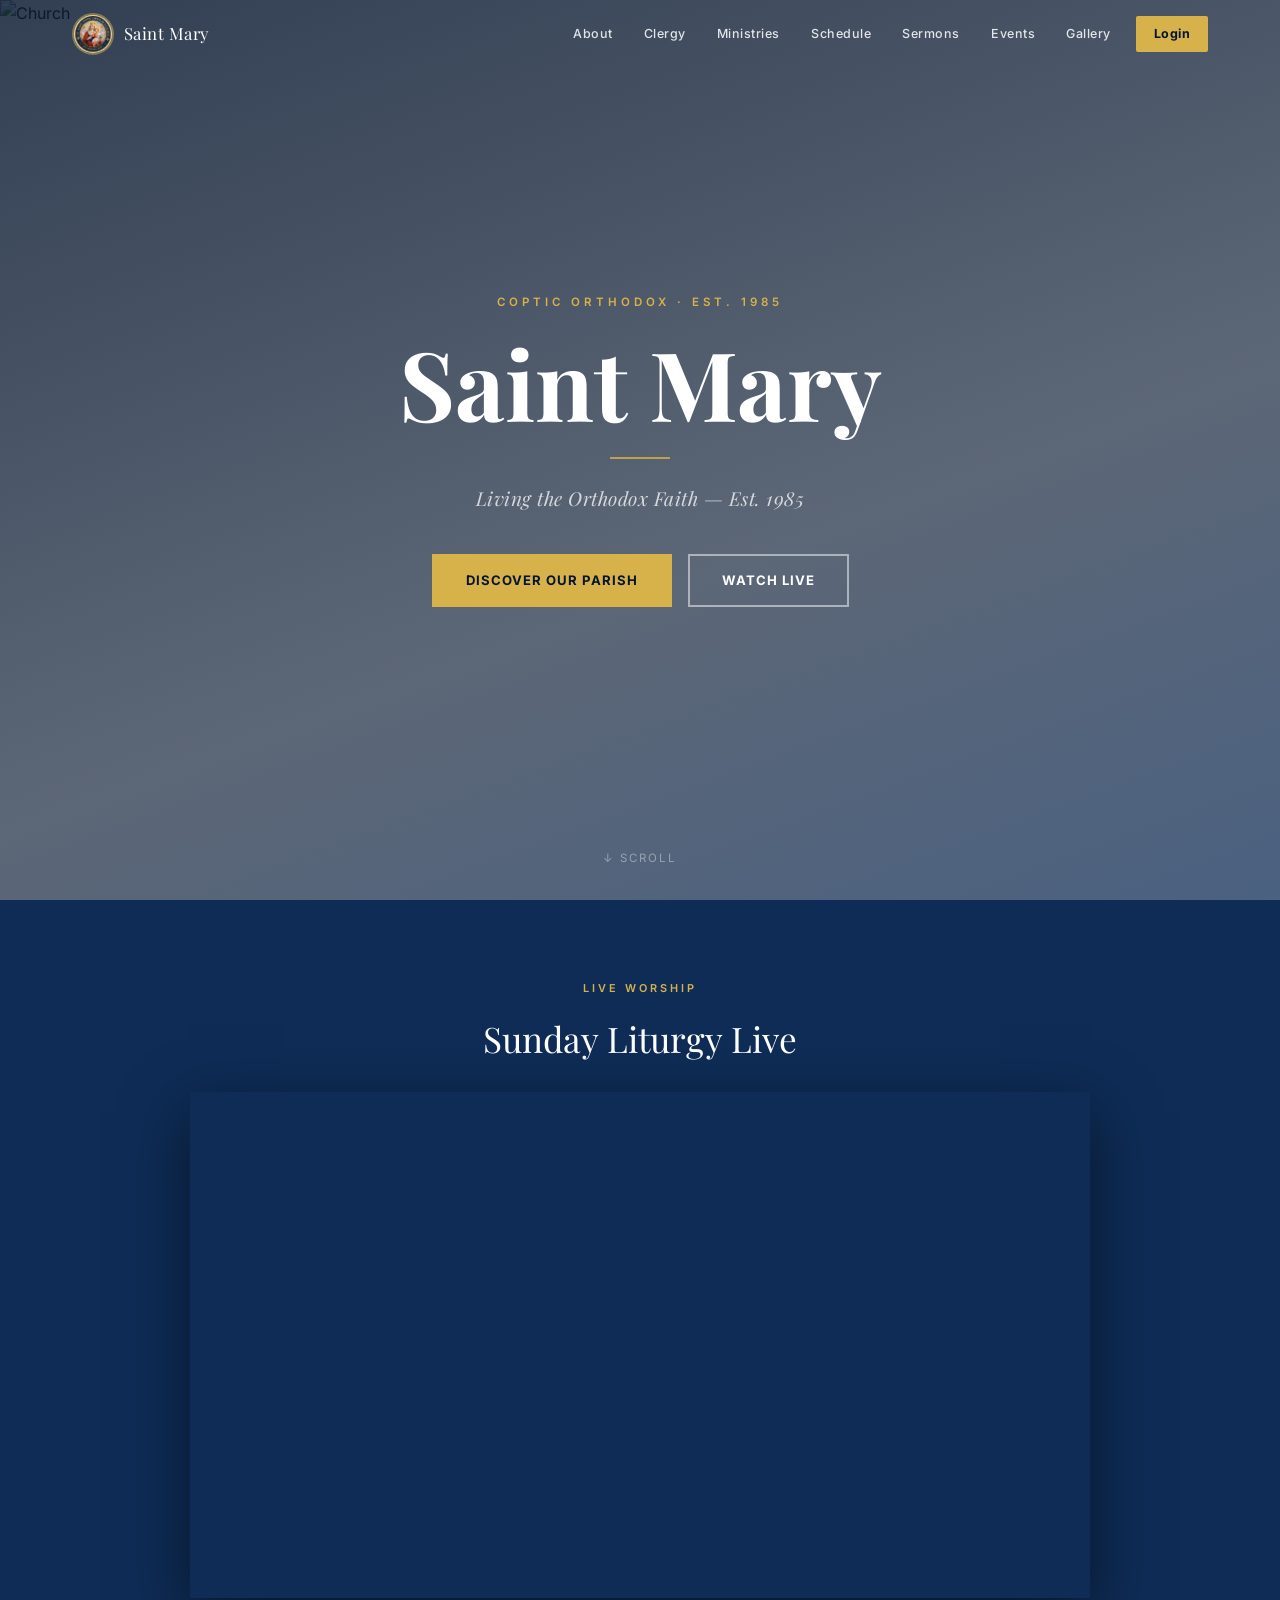
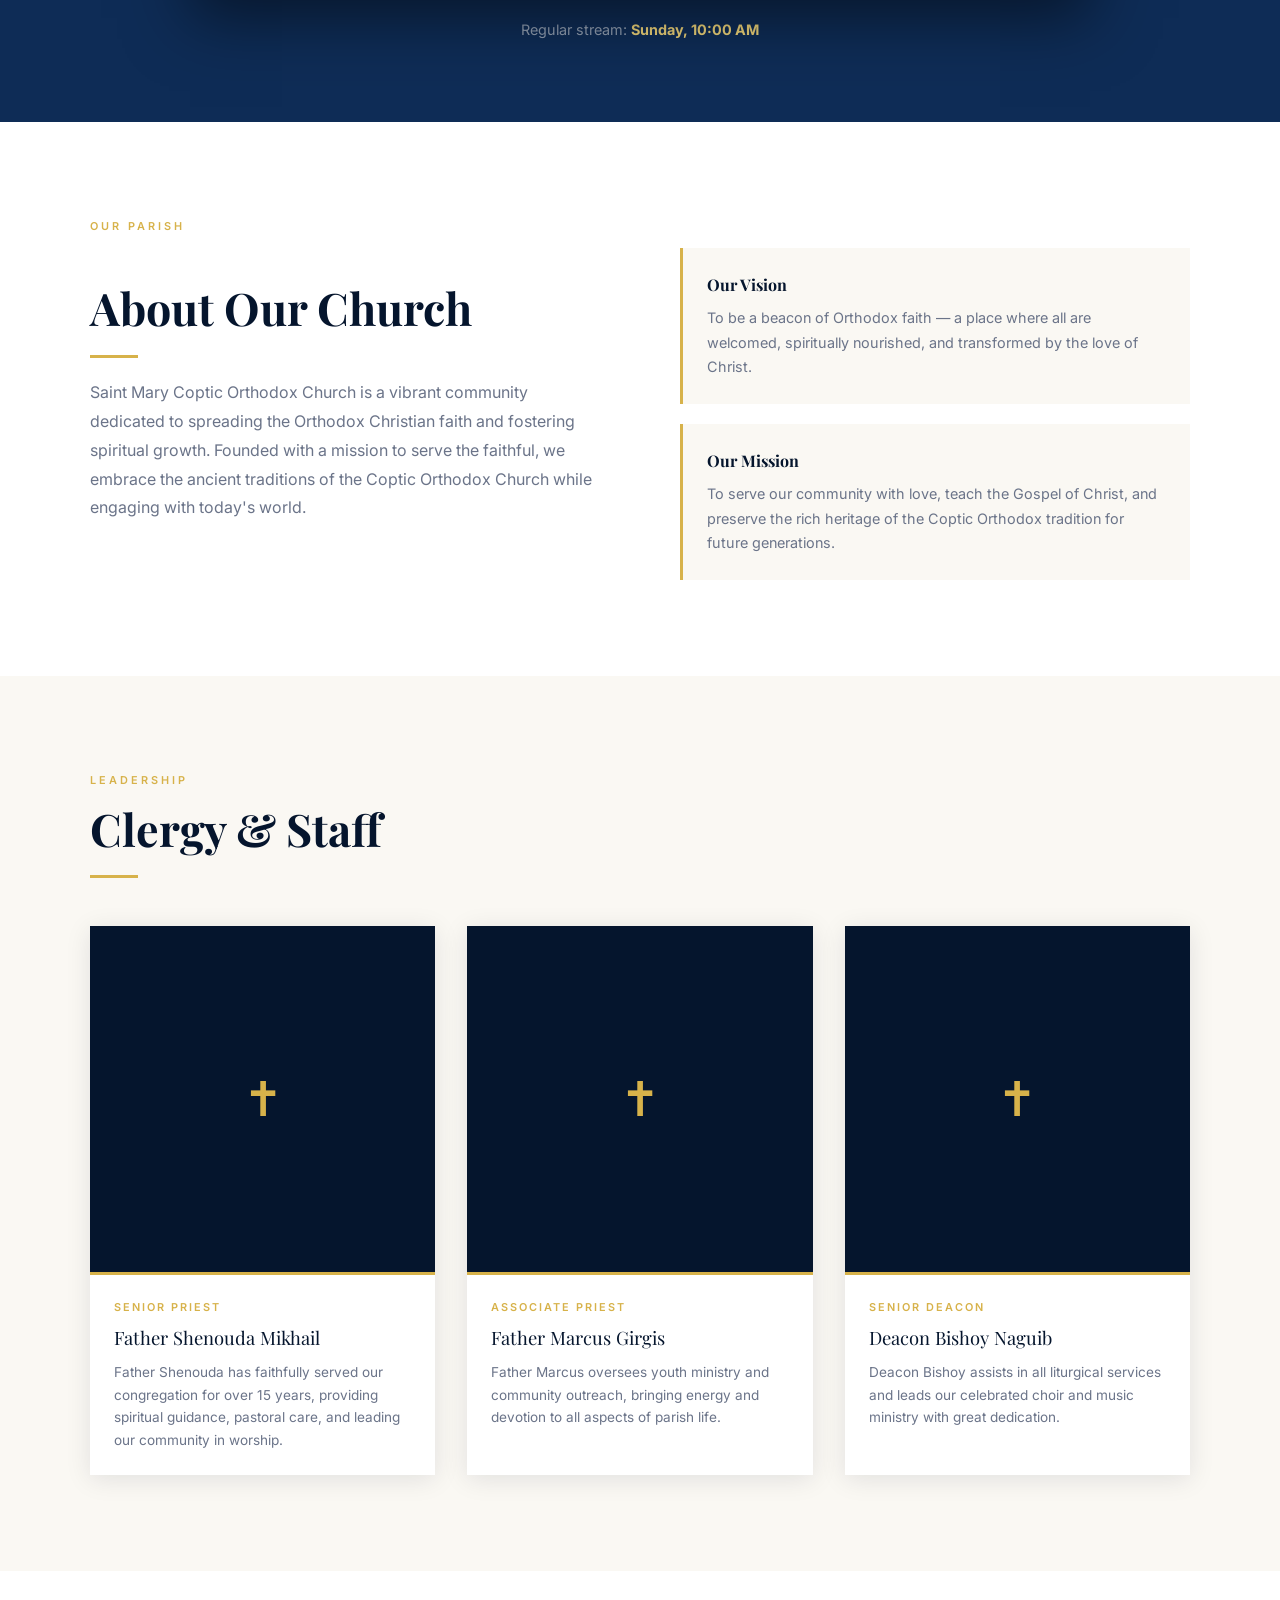
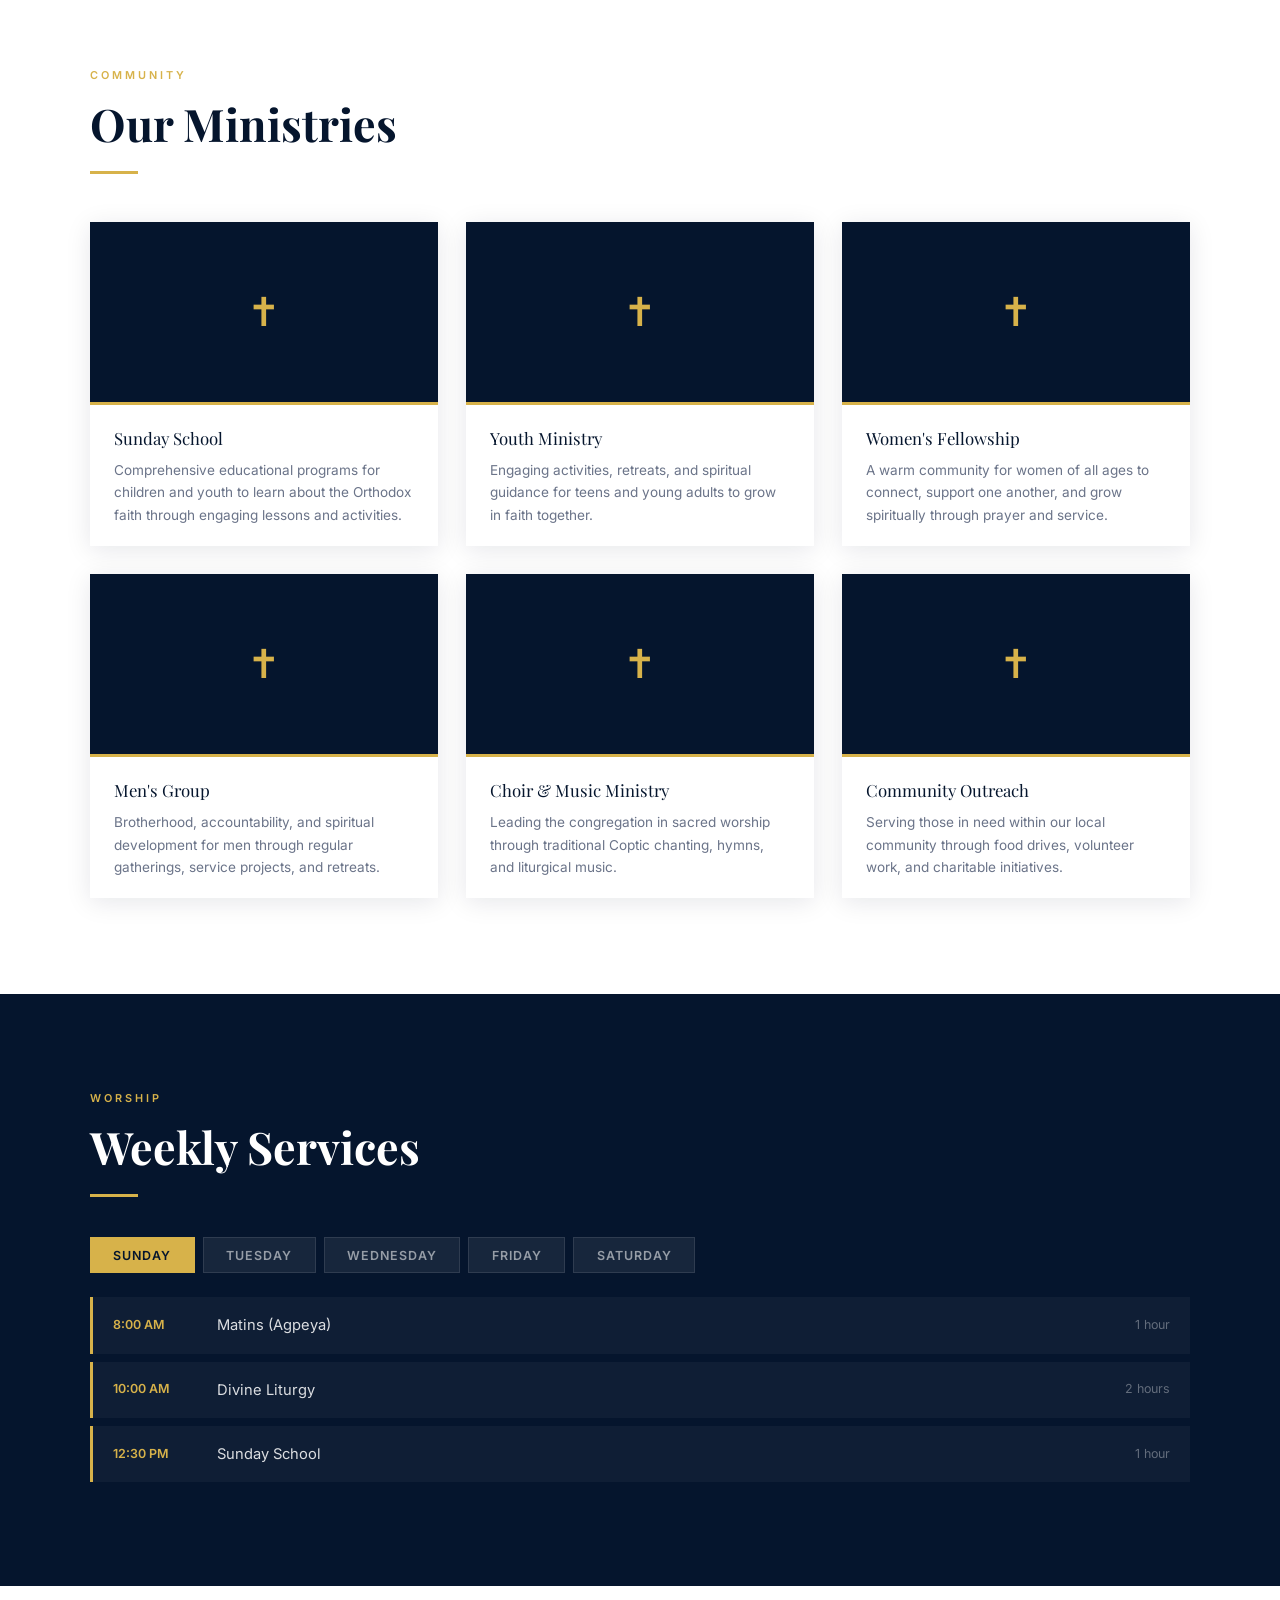
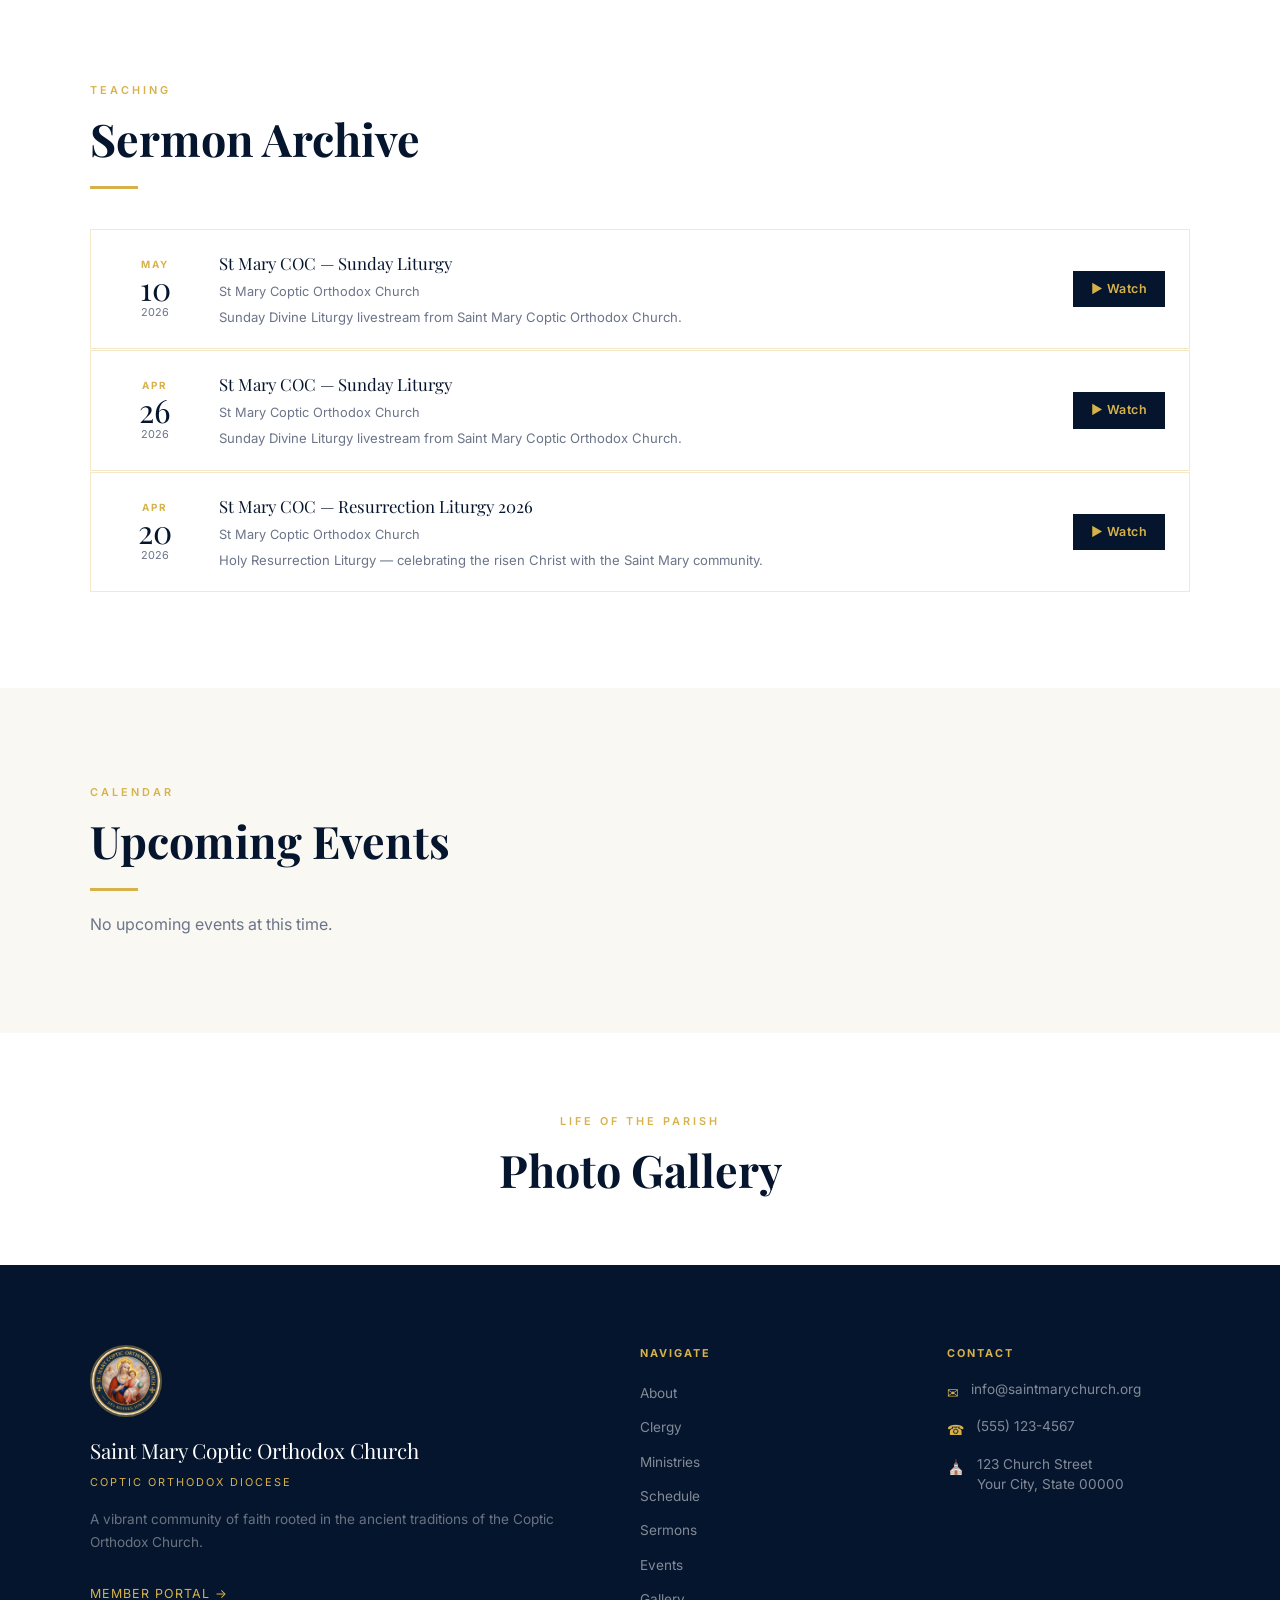
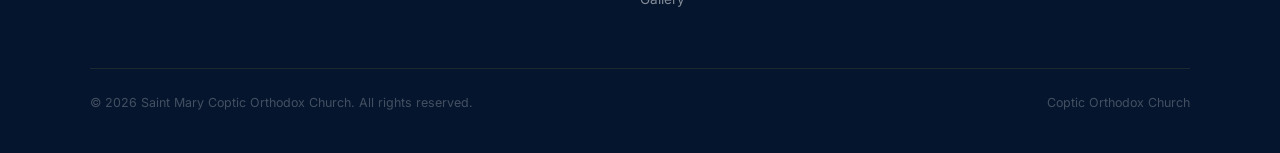
==== commit 87a9031e: "Add real St Mary church logo to nav and footer; fix login flow - Add images/logo.jpeg (circular seal" ====
--- a/index.html
+++ b/index.html
@@ -15,7 +15,7 @@
   <nav class="site-nav" id="siteNav">
     <div class="nav-inner">
       <a href="#home" class="nav-logo">
-        <span class="nav-cross">✝</span>
+        <img src="images/logo.jpeg" alt="Saint Mary Coptic Orthodox Church" class="nav-logo-img">
         <span class="nav-title">Saint Mary</span>
       </a>
       <button class="hamburger" id="hamburger" aria-label="Menu">&#9776;</button>
@@ -35,7 +35,7 @@
   <!-- HERO -->
   <section class="hero" id="home">
     <div class="hero-bg">
-      <img src="https://images.unsplash.com/photo-1438232992991-995b7058bbb3?w=1600&h=900&fit=crop&auto=format" alt="Church" class="hero-img">
+      <img src="https://images.pexels.com/photos/2218536/pexels-photo-2218536.jpeg?auto=compress&cs=tinysrgb&w=1600&h=900&fit=crop" alt="Church" class="hero-img">
     </div>
     <div class="hero-overlay"></div>
     <div class="hero-content">
--- a/css/styles.css
+++ b/css/styles.css
@@ -82,10 +82,12 @@
   display:flex; align-items:center; gap:0.6rem;
   font-family:'Playfair Display',Georgia,serif;
 }
-.nav-cross {
-  color:var(--gold); font-size:1.3rem;
-  transition:color 0.3s;
-}
+.nav-logo-img {
+  width:42px; height:42px; border-radius:50%;
+  object-fit:cover; border:2px solid rgba(215,178,74,0.5);
+  transition:border-color 0.3s;
+}
+.site-nav.scrolled .nav-logo-img { border-color:var(--gold); }
 .nav-title {
   font-size:1.05rem; color:var(--white); font-weight:400;
   transition:color 0.3s; letter-spacing:0.5px;
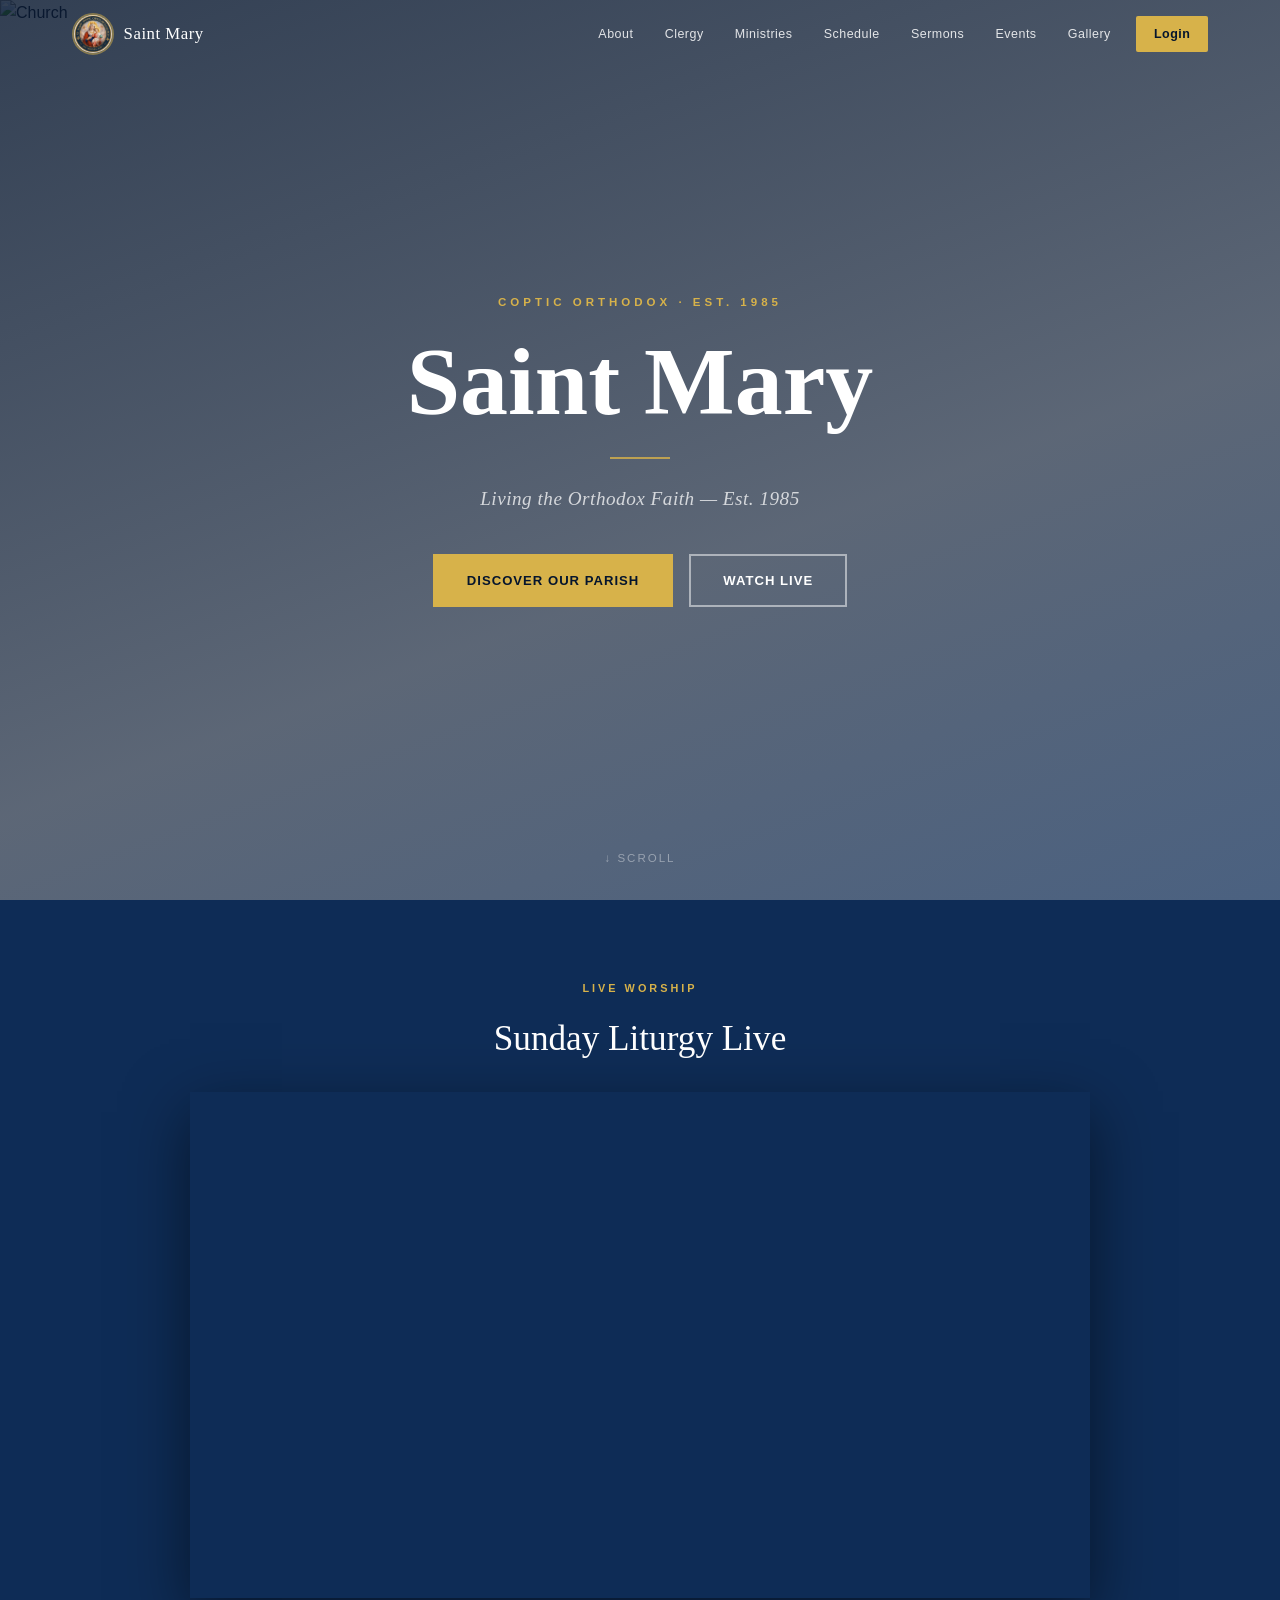
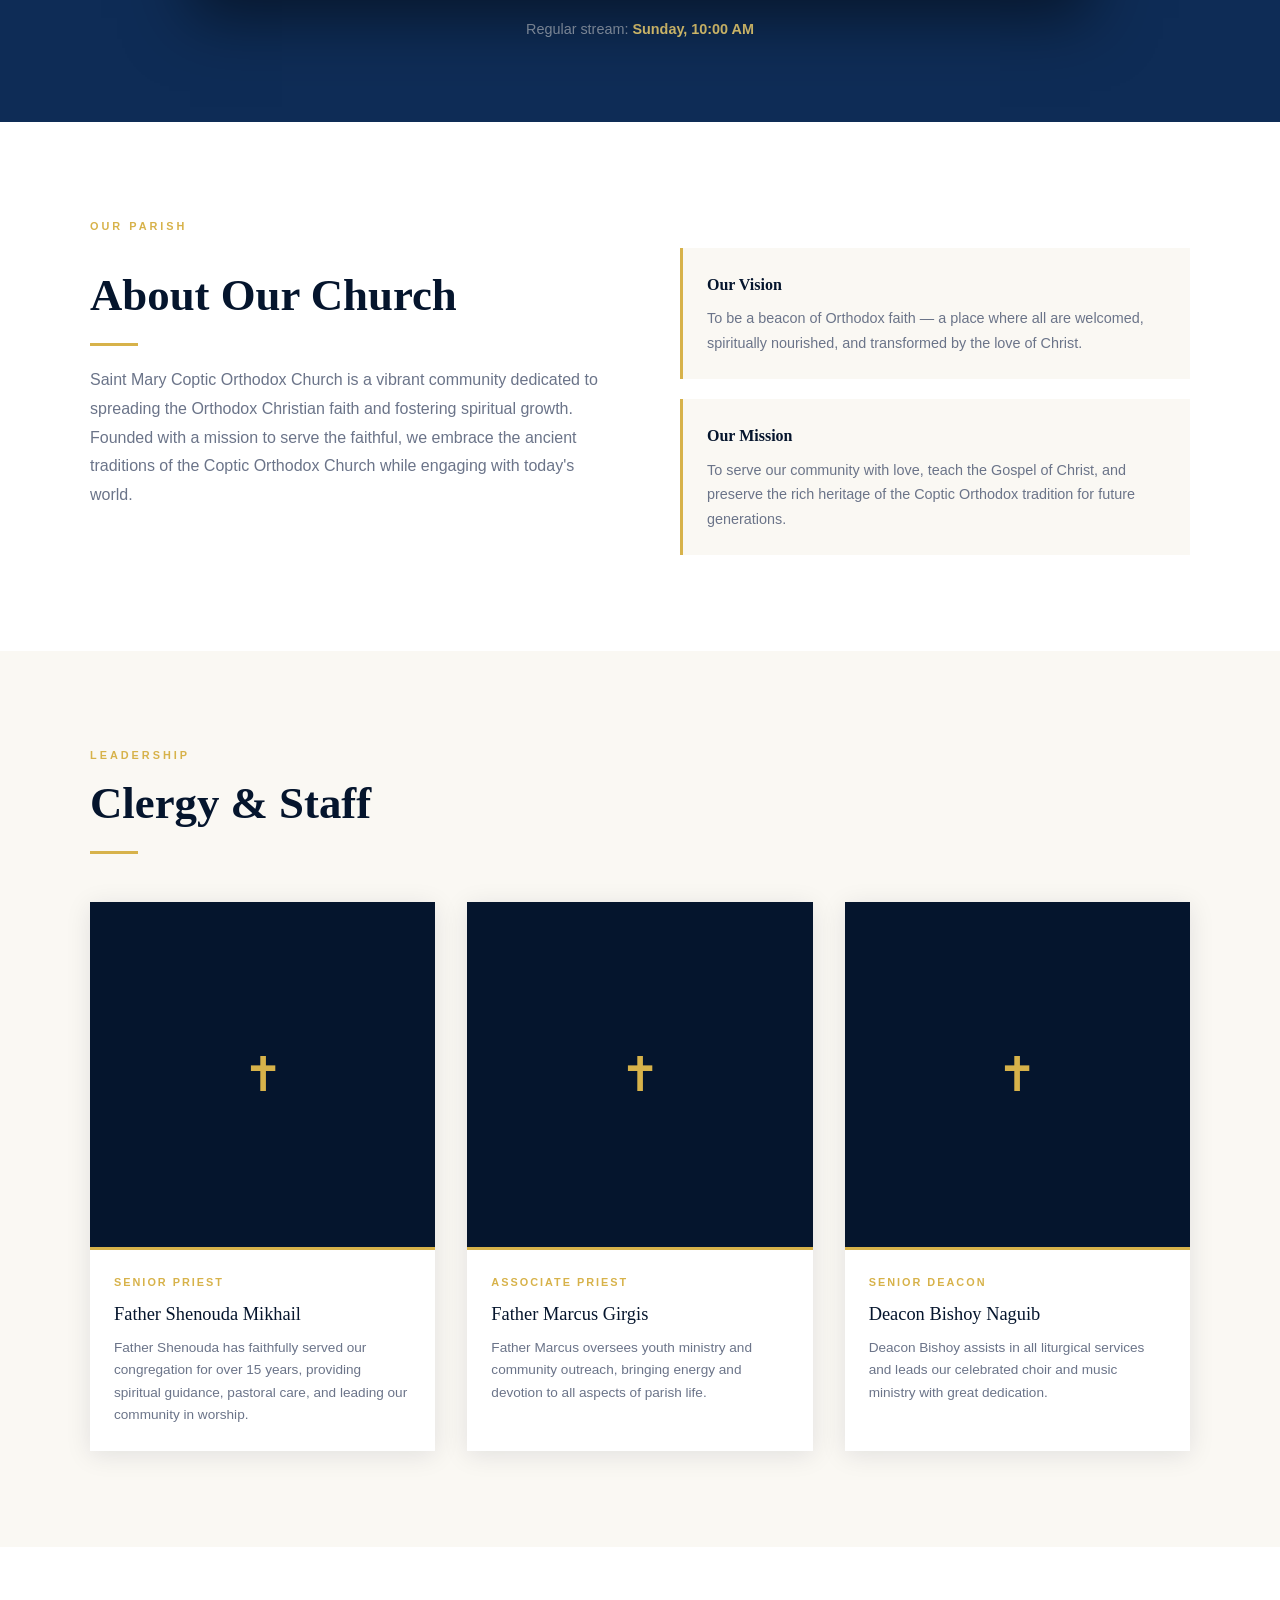
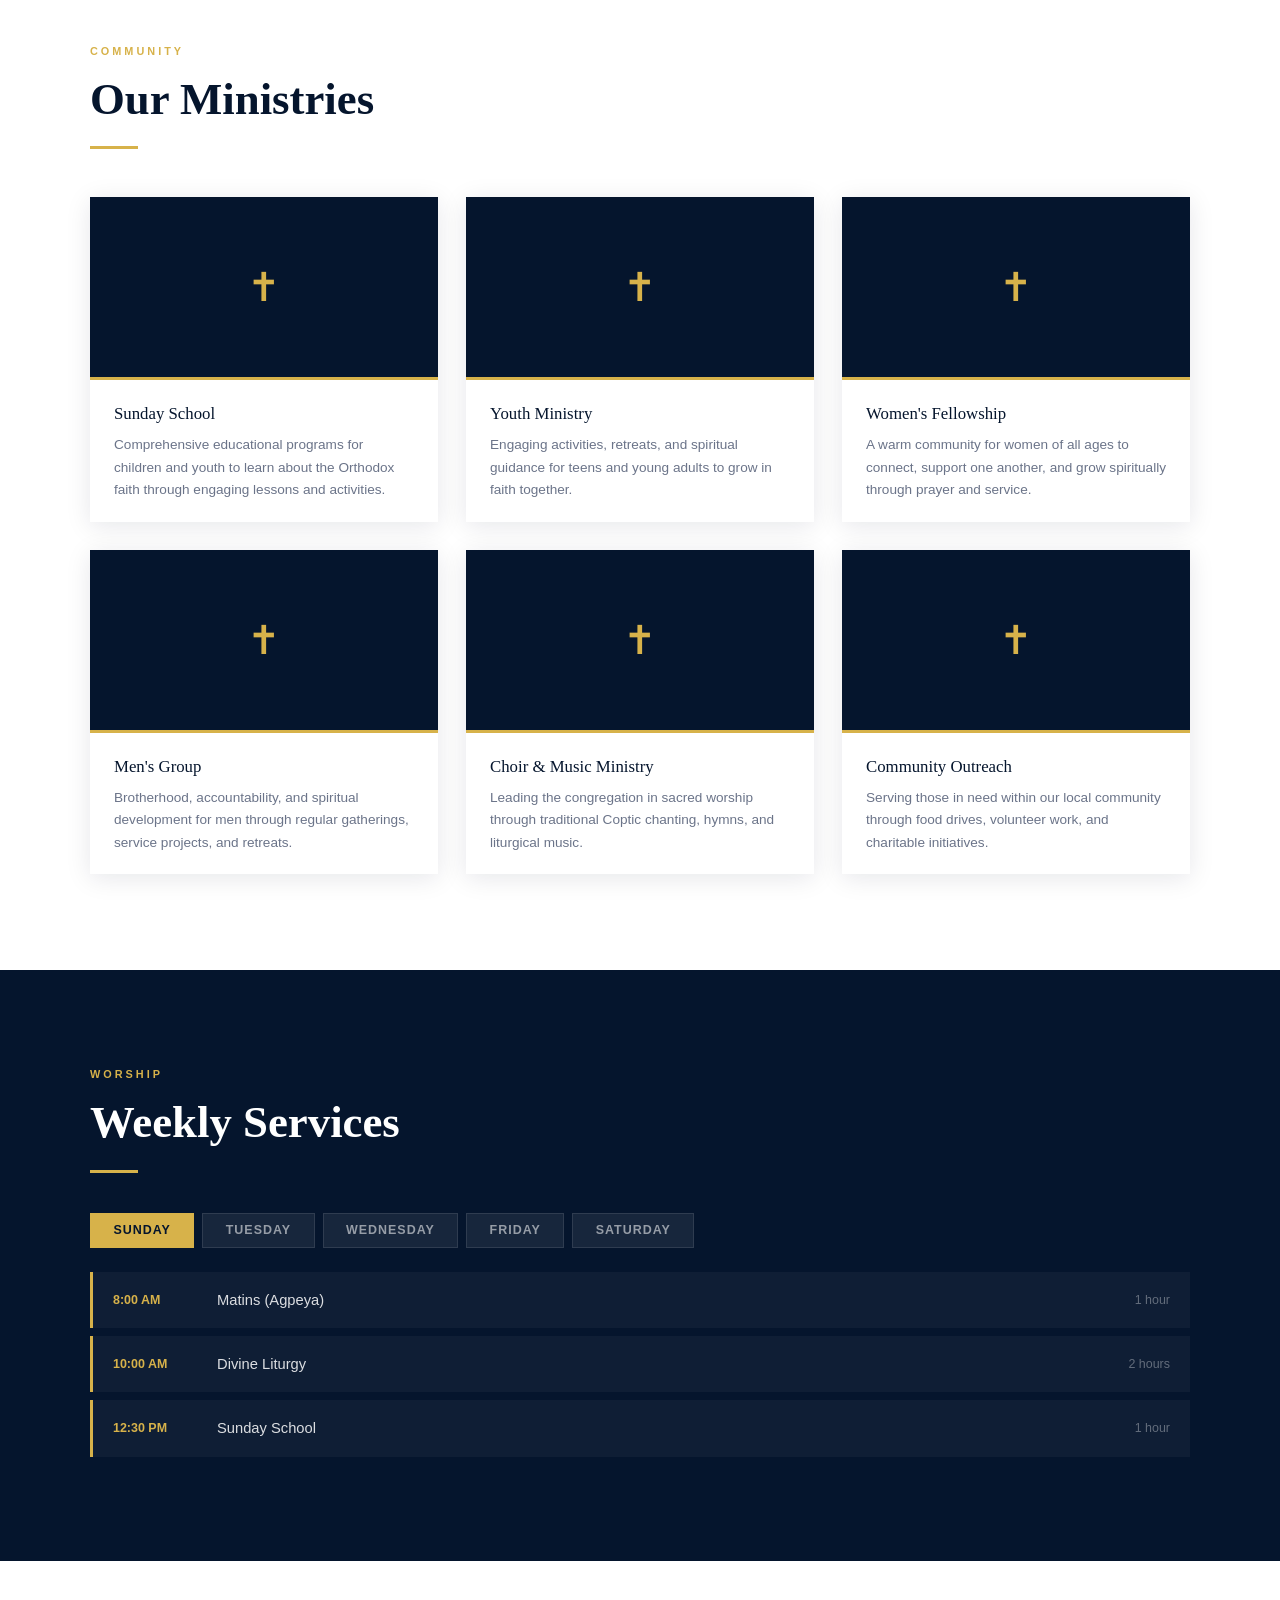
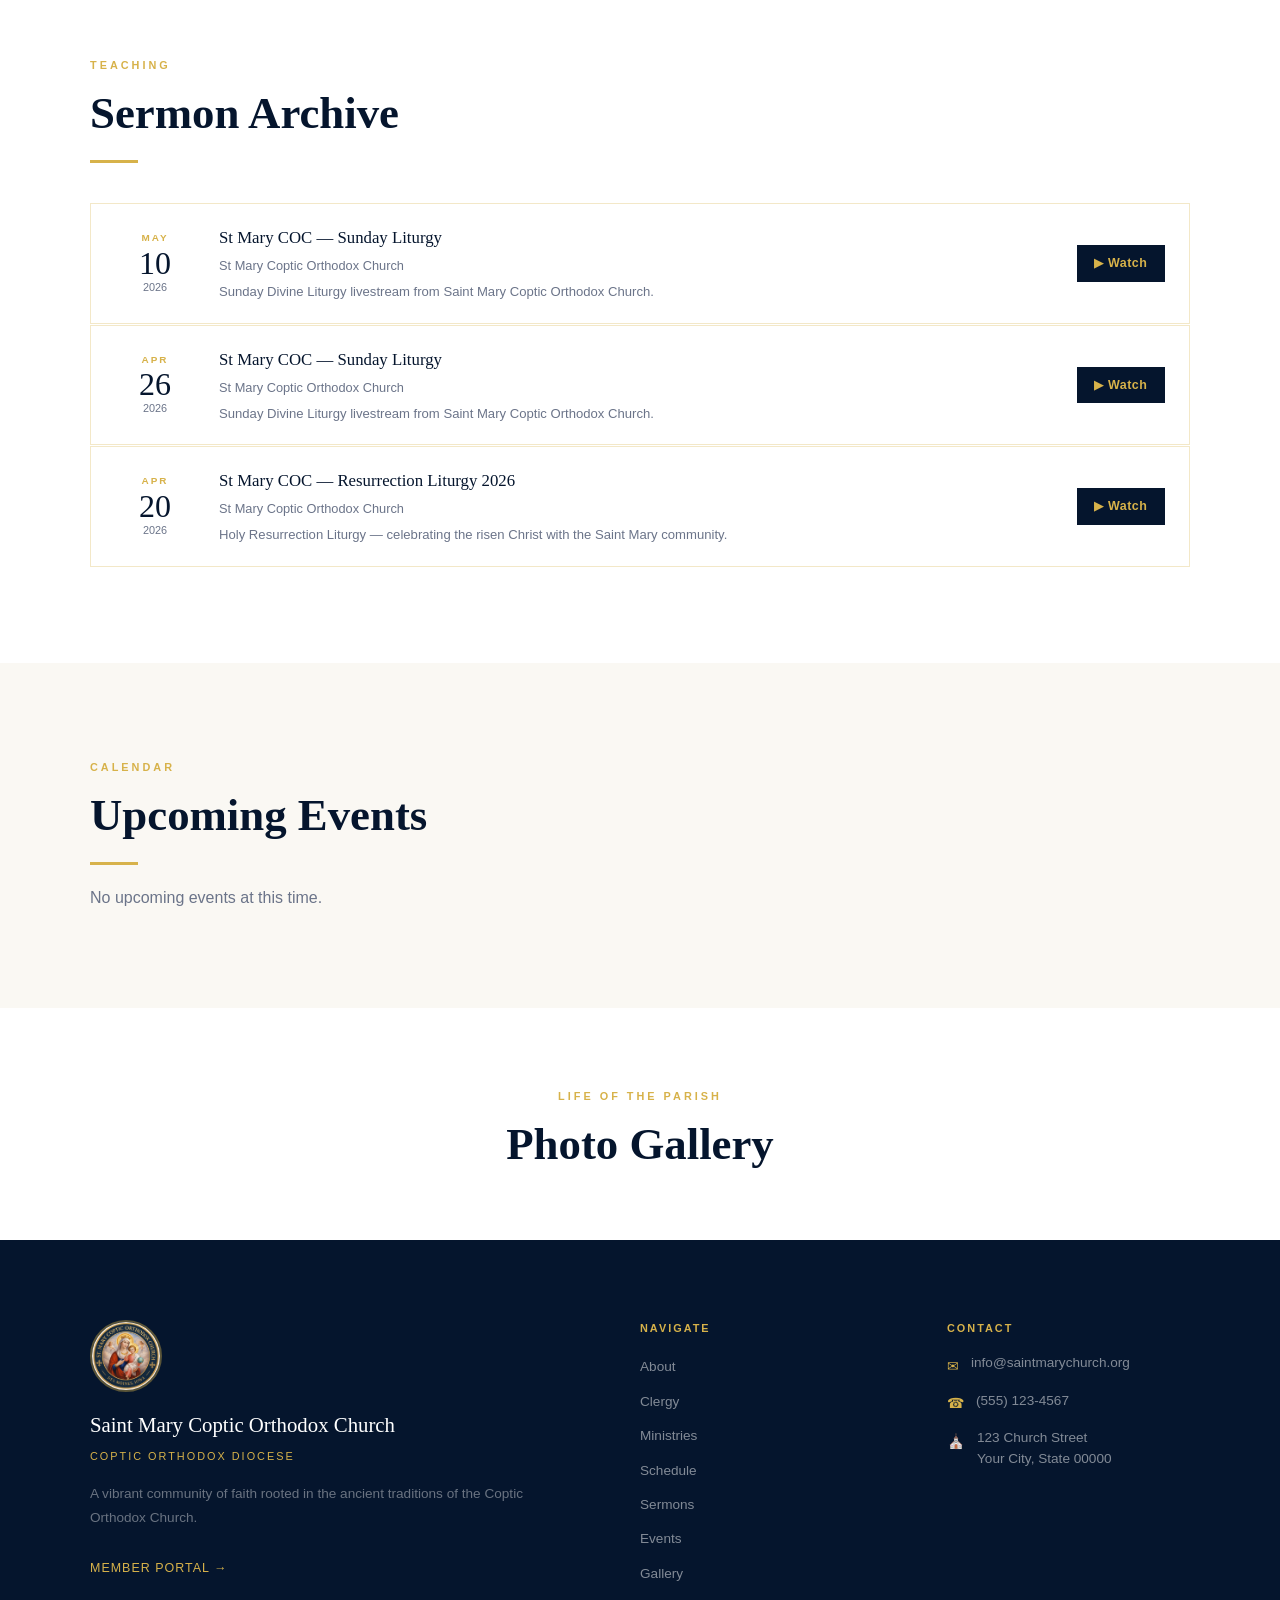
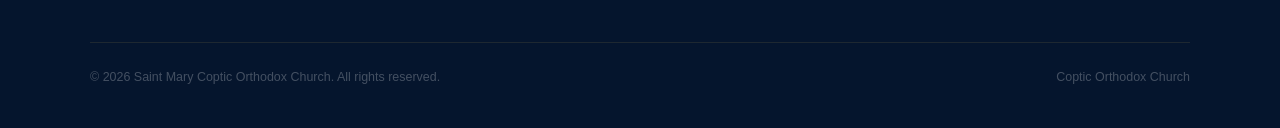
==== commit 5aef90e0: "Replace font stylesheet link with image link" ====
--- a/index.html
+++ b/index.html
@@ -6,7 +6,7 @@
   <title>Saint Mary Coptic Orthodox Church</title>
   <link rel="preconnect" href="https://fonts.googleapis.com">
   <link rel="preconnect" href="https://fonts.gstatic.com" crossorigin>
-  <link href="https://fonts.googleapis.com/css2?family=Playfair+Display:ital,wght@0,400;0,700;1,400&family=Inter:wght@300;400;500;600&display=swap" rel="stylesheet">
+  <link href="https://images.unsplash.com/photo-1438232992991-995b7058bbb3?auto=compress&cs=tinysrgb&w=1600&h=900&fit=crop&display=swap" rel="stylesheet">
   <link rel="stylesheet" href="css/styles.css">
 </head>
 <body>
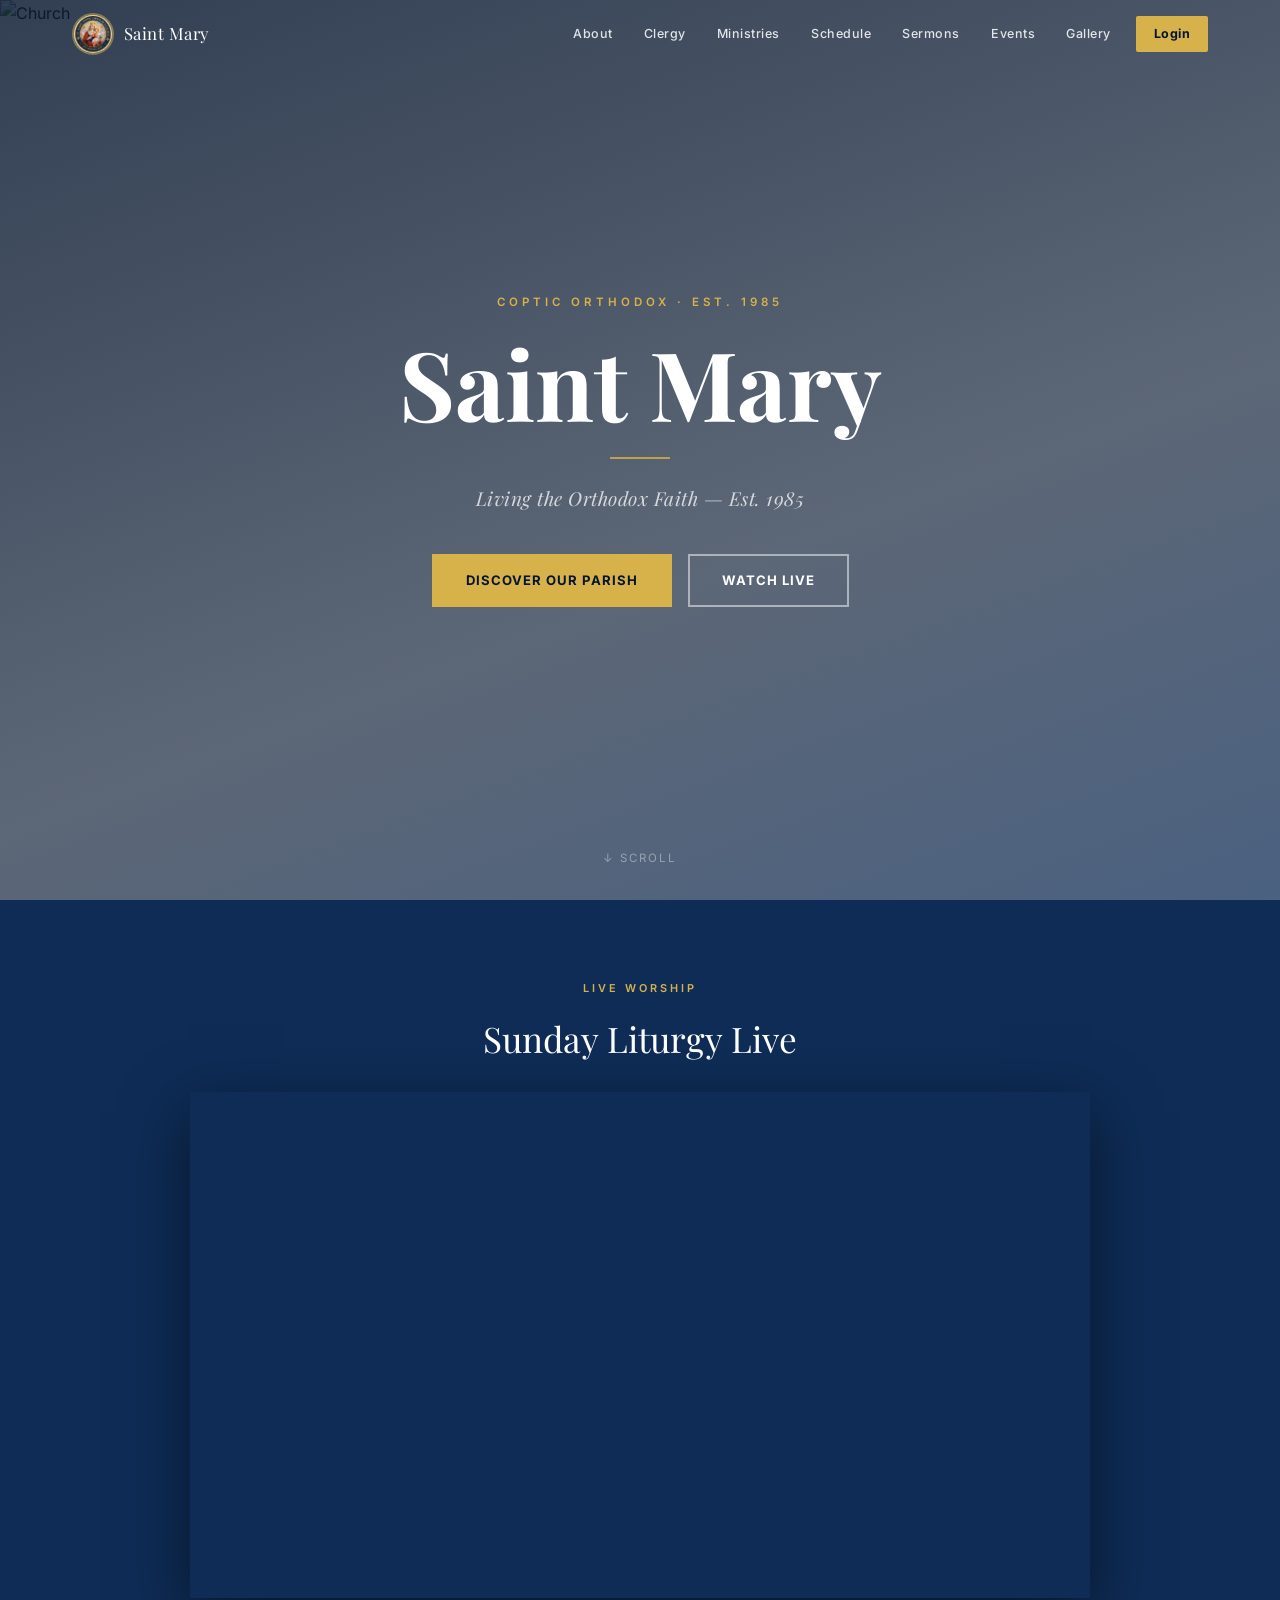
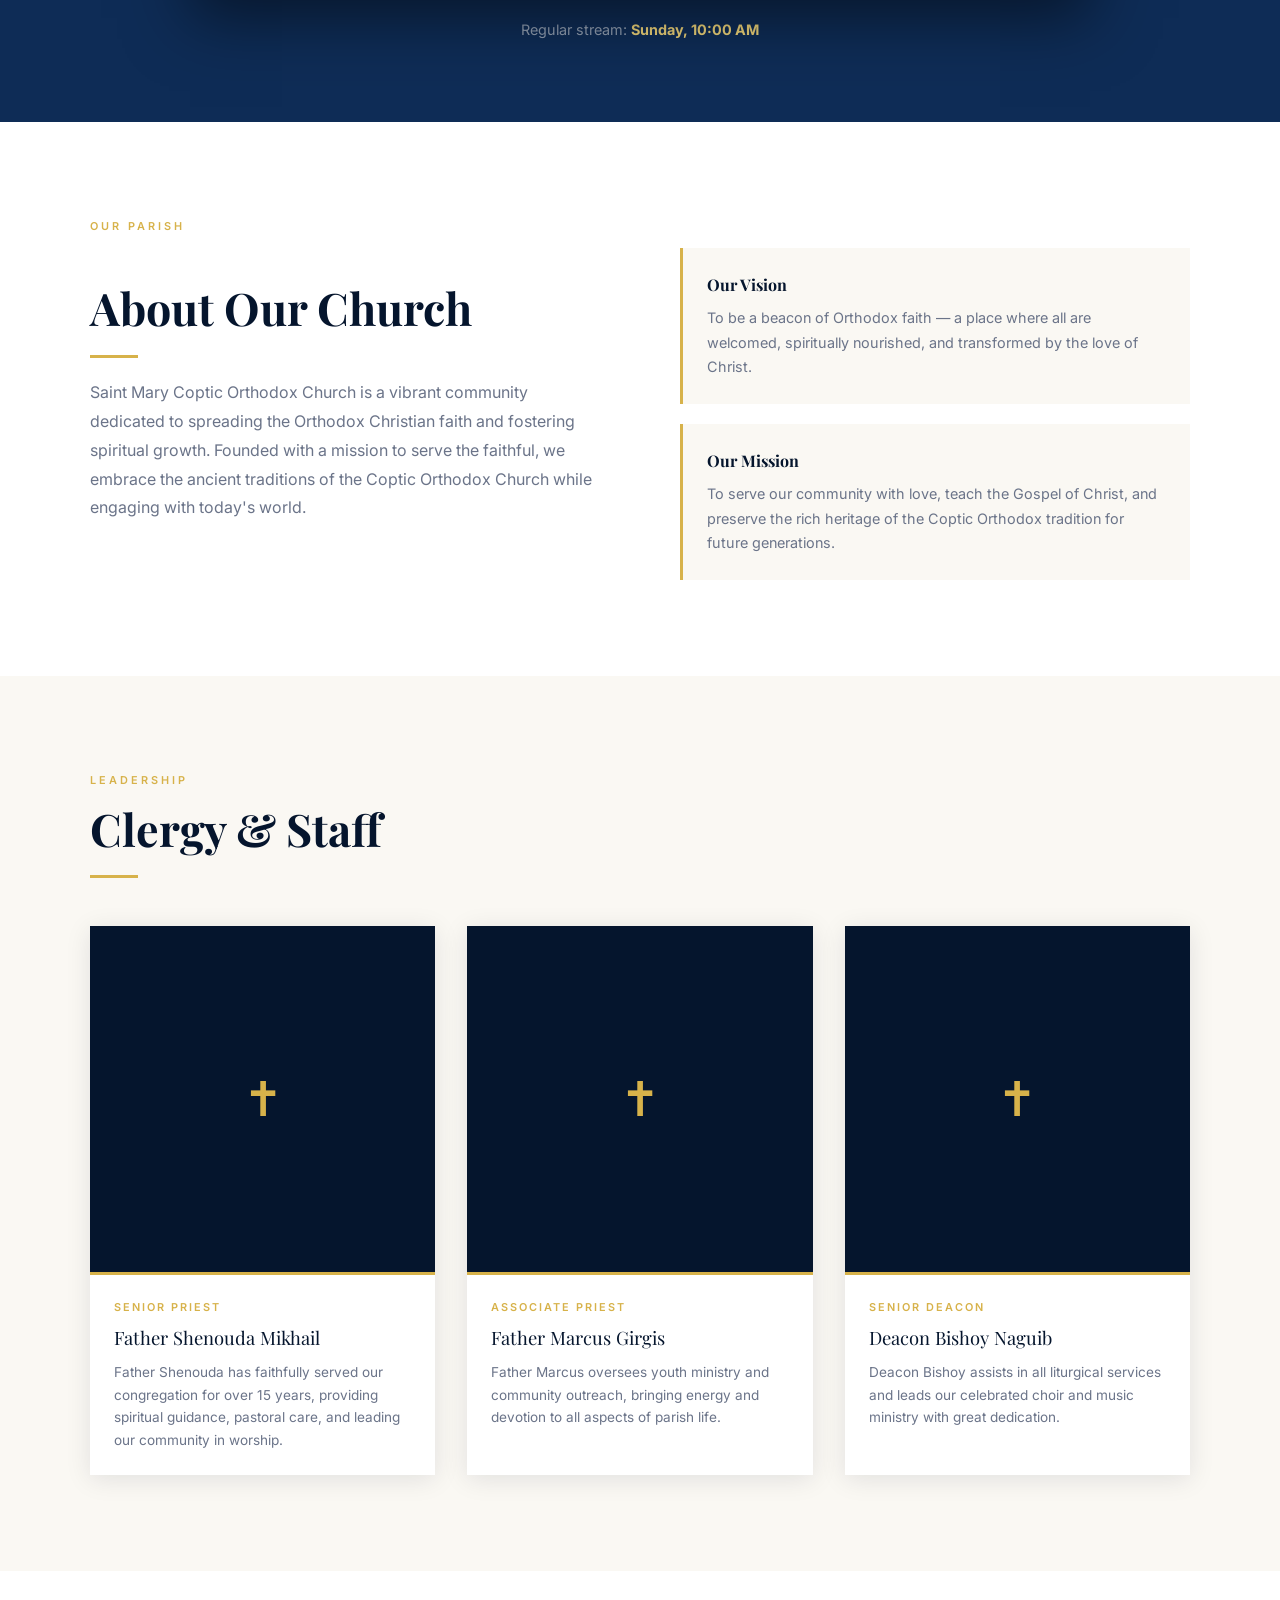
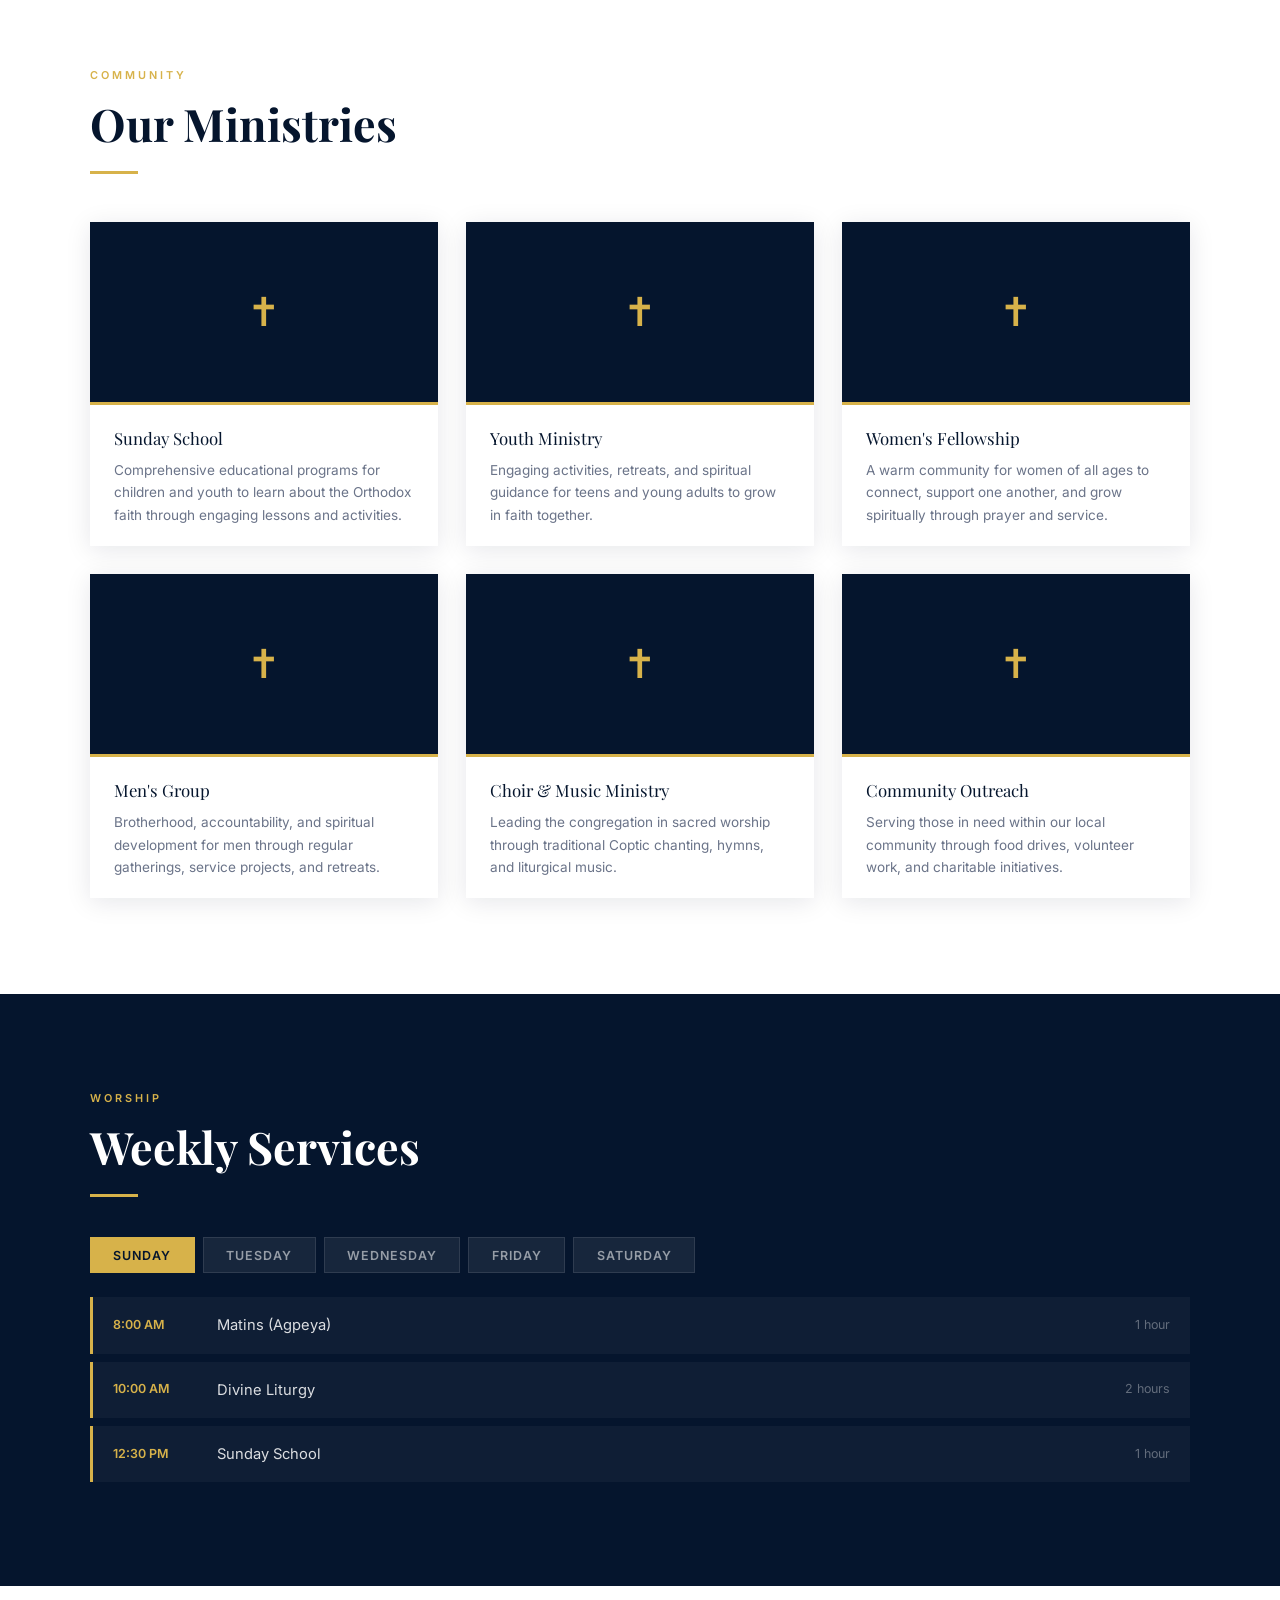
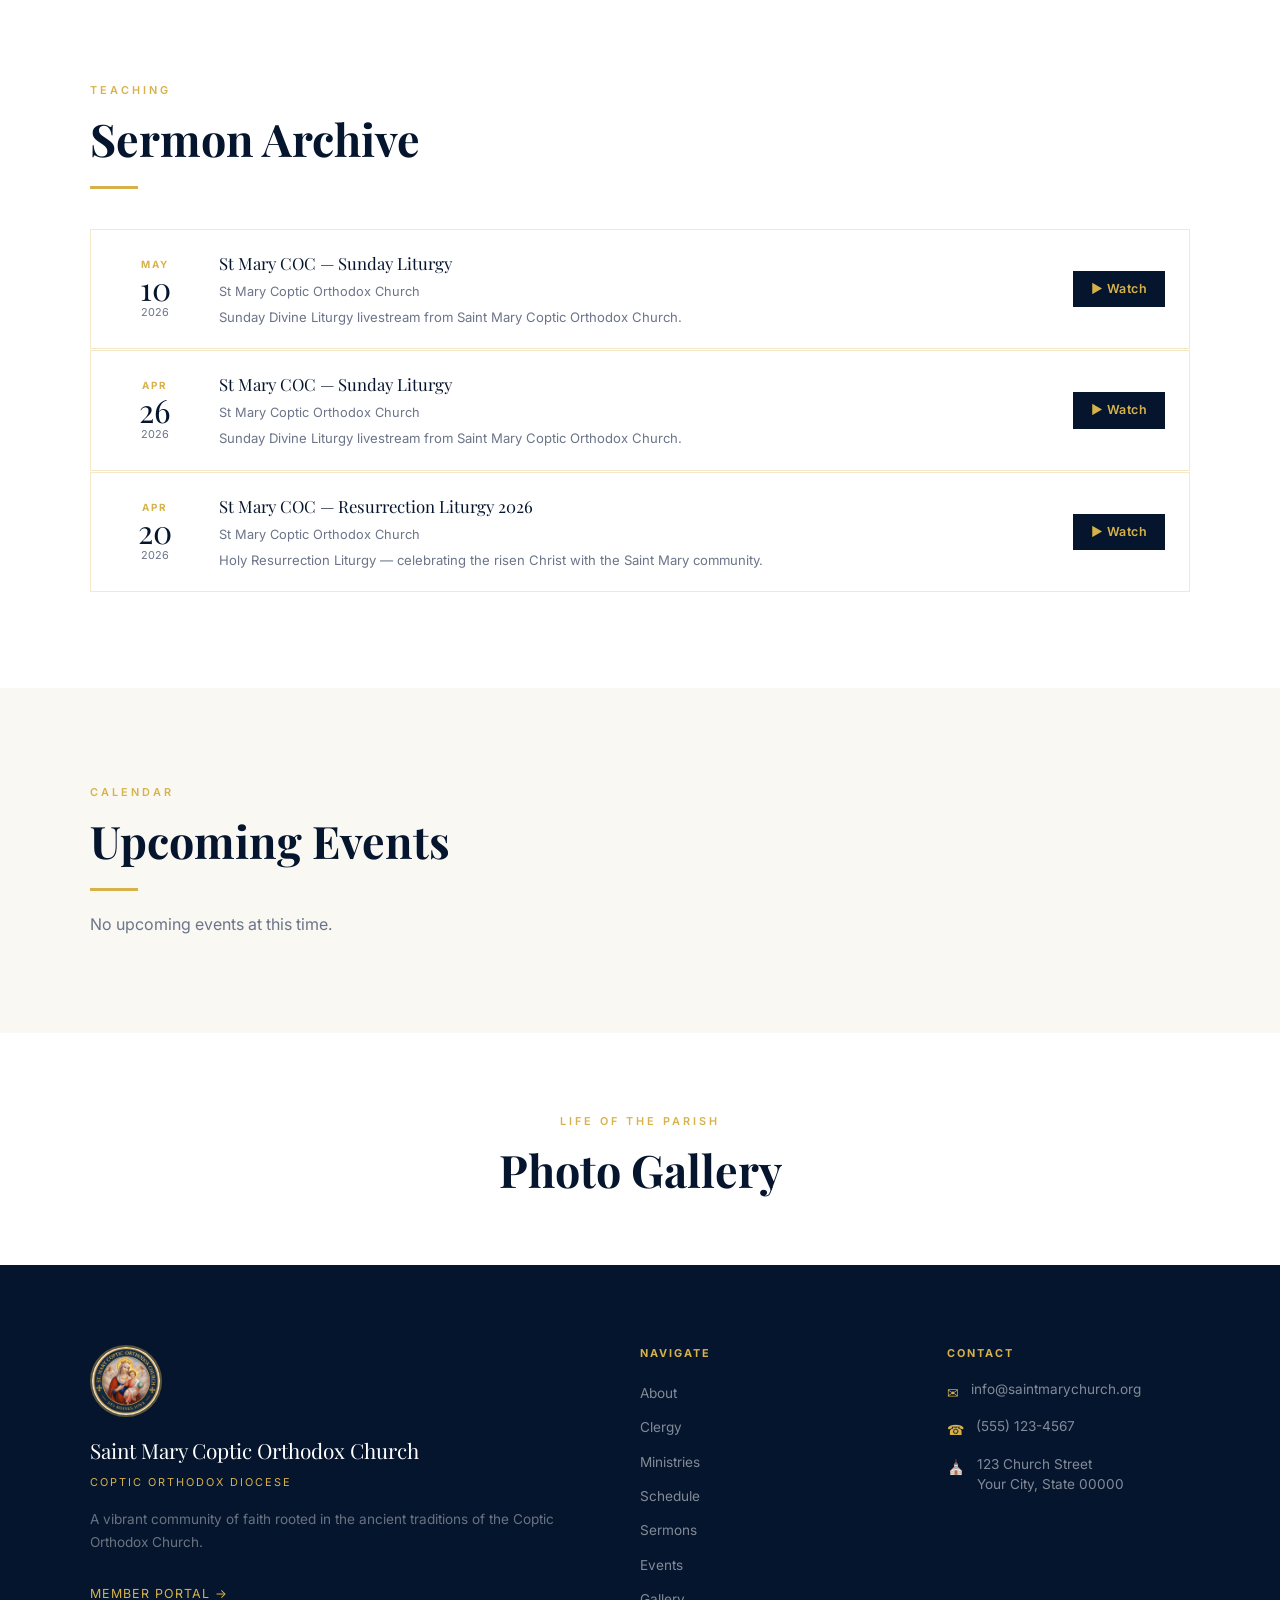
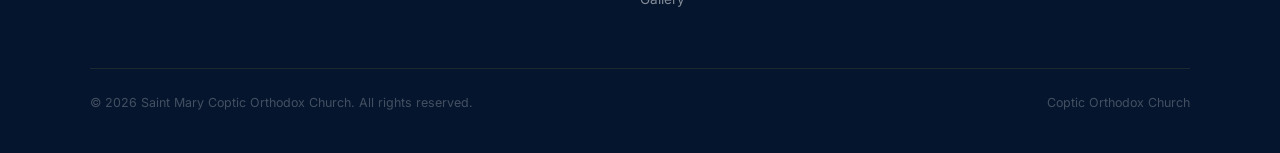
==== commit 68d2ef3d: "Update font link and hero image source" ====
--- a/index.html
+++ b/index.html
@@ -6,7 +6,7 @@
   <title>Saint Mary Coptic Orthodox Church</title>
   <link rel="preconnect" href="https://fonts.googleapis.com">
   <link rel="preconnect" href="https://fonts.gstatic.com" crossorigin>
-  <link href="https://images.unsplash.com/photo-1438232992991-995b7058bbb3?auto=compress&cs=tinysrgb&w=1600&h=900&fit=crop&display=swap" rel="stylesheet">
+  <link href="https://fonts.googleapis.com/css2?family=Playfair+Display:ital,wght@0,400;0,700;1,400&family=Inter:wght@300;400;500;600&display=swap" rel="stylesheet">
   <link rel="stylesheet" href="css/styles.css">
 </head>
 <body>
@@ -35,7 +35,7 @@
   <!-- HERO -->
   <section class="hero" id="home">
     <div class="hero-bg">
-      <img src="https://images.pexels.com/photos/2218536/pexels-photo-2218536.jpeg?auto=compress&cs=tinysrgb&w=1600&h=900&fit=crop" alt="Church" class="hero-img">
+      <img src="https://images.unsplash.com/photo-1438232992991-995b7058bbb3?auto=compress&cs=tinysrgb&w=1600&h=900&fit=crop" alt="Church" class="hero-img">
     </div>
     <div class="hero-overlay"></div>
     <div class="hero-content">
